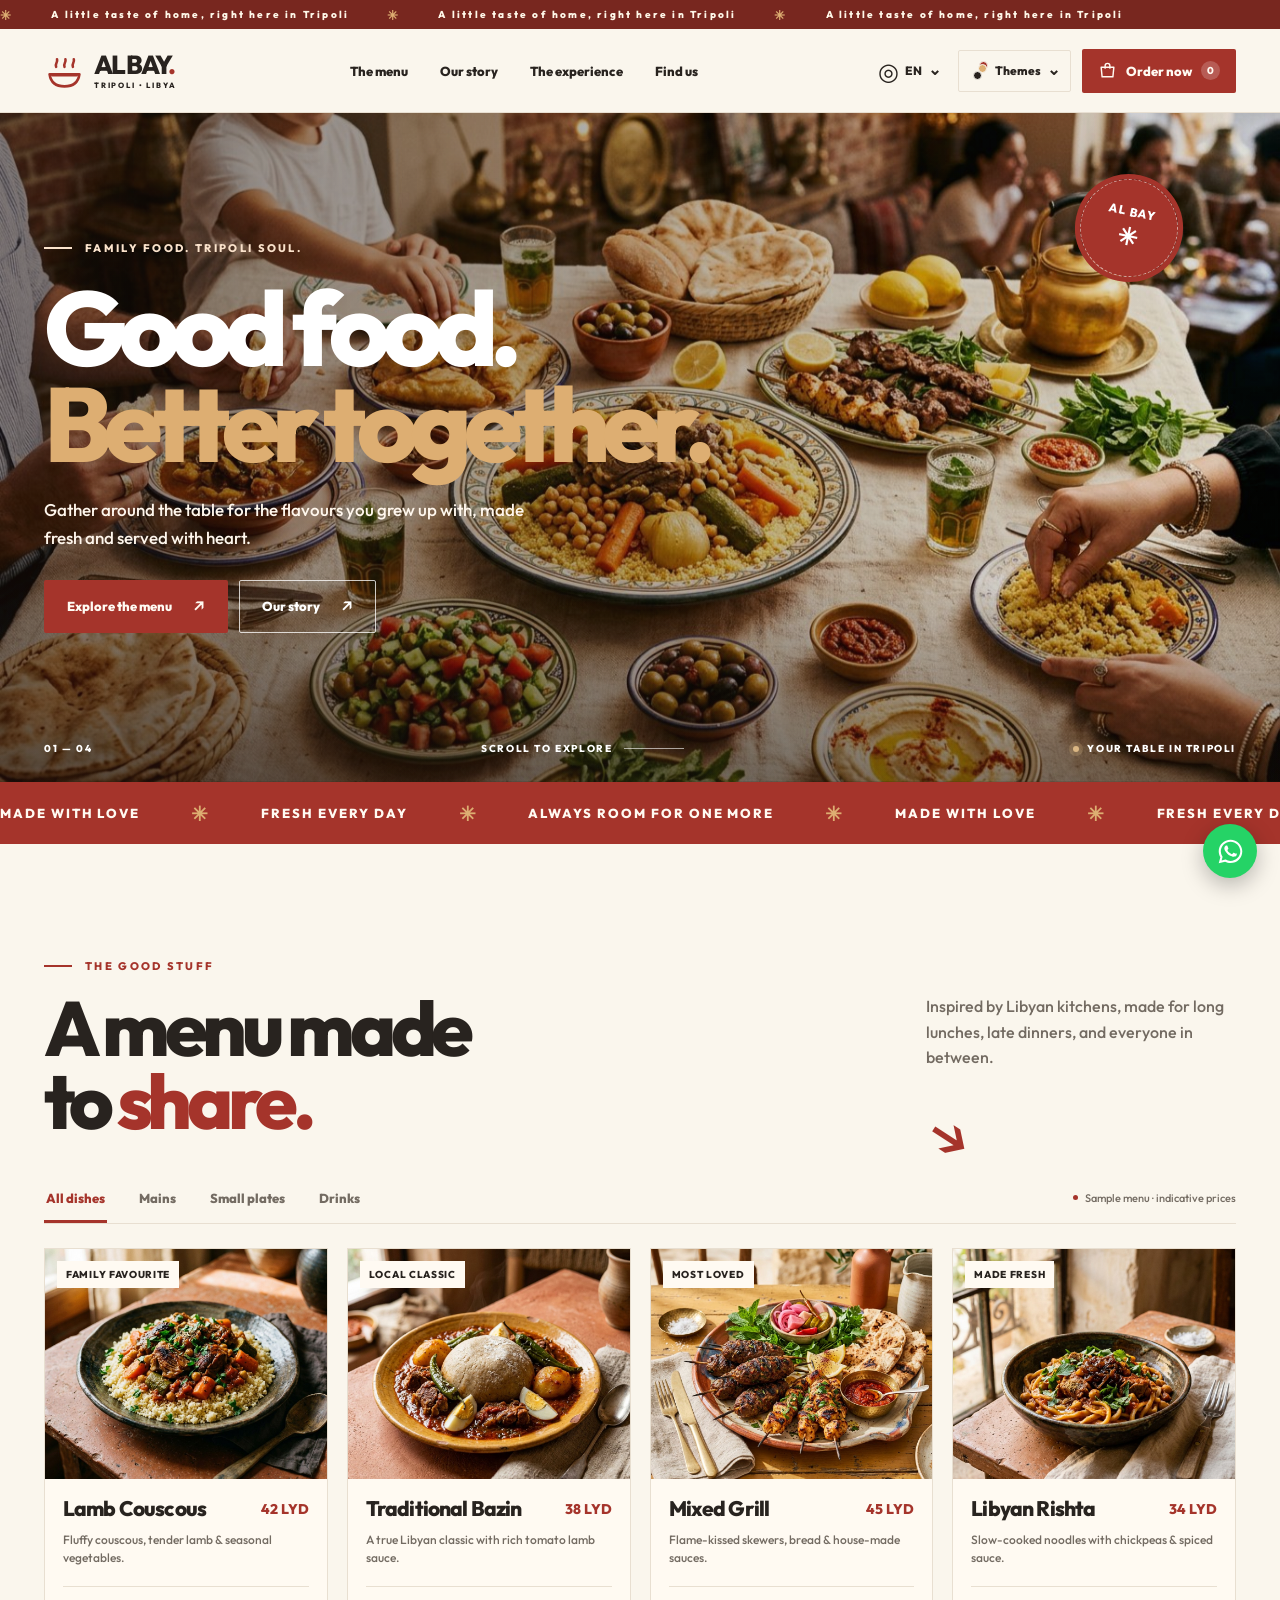
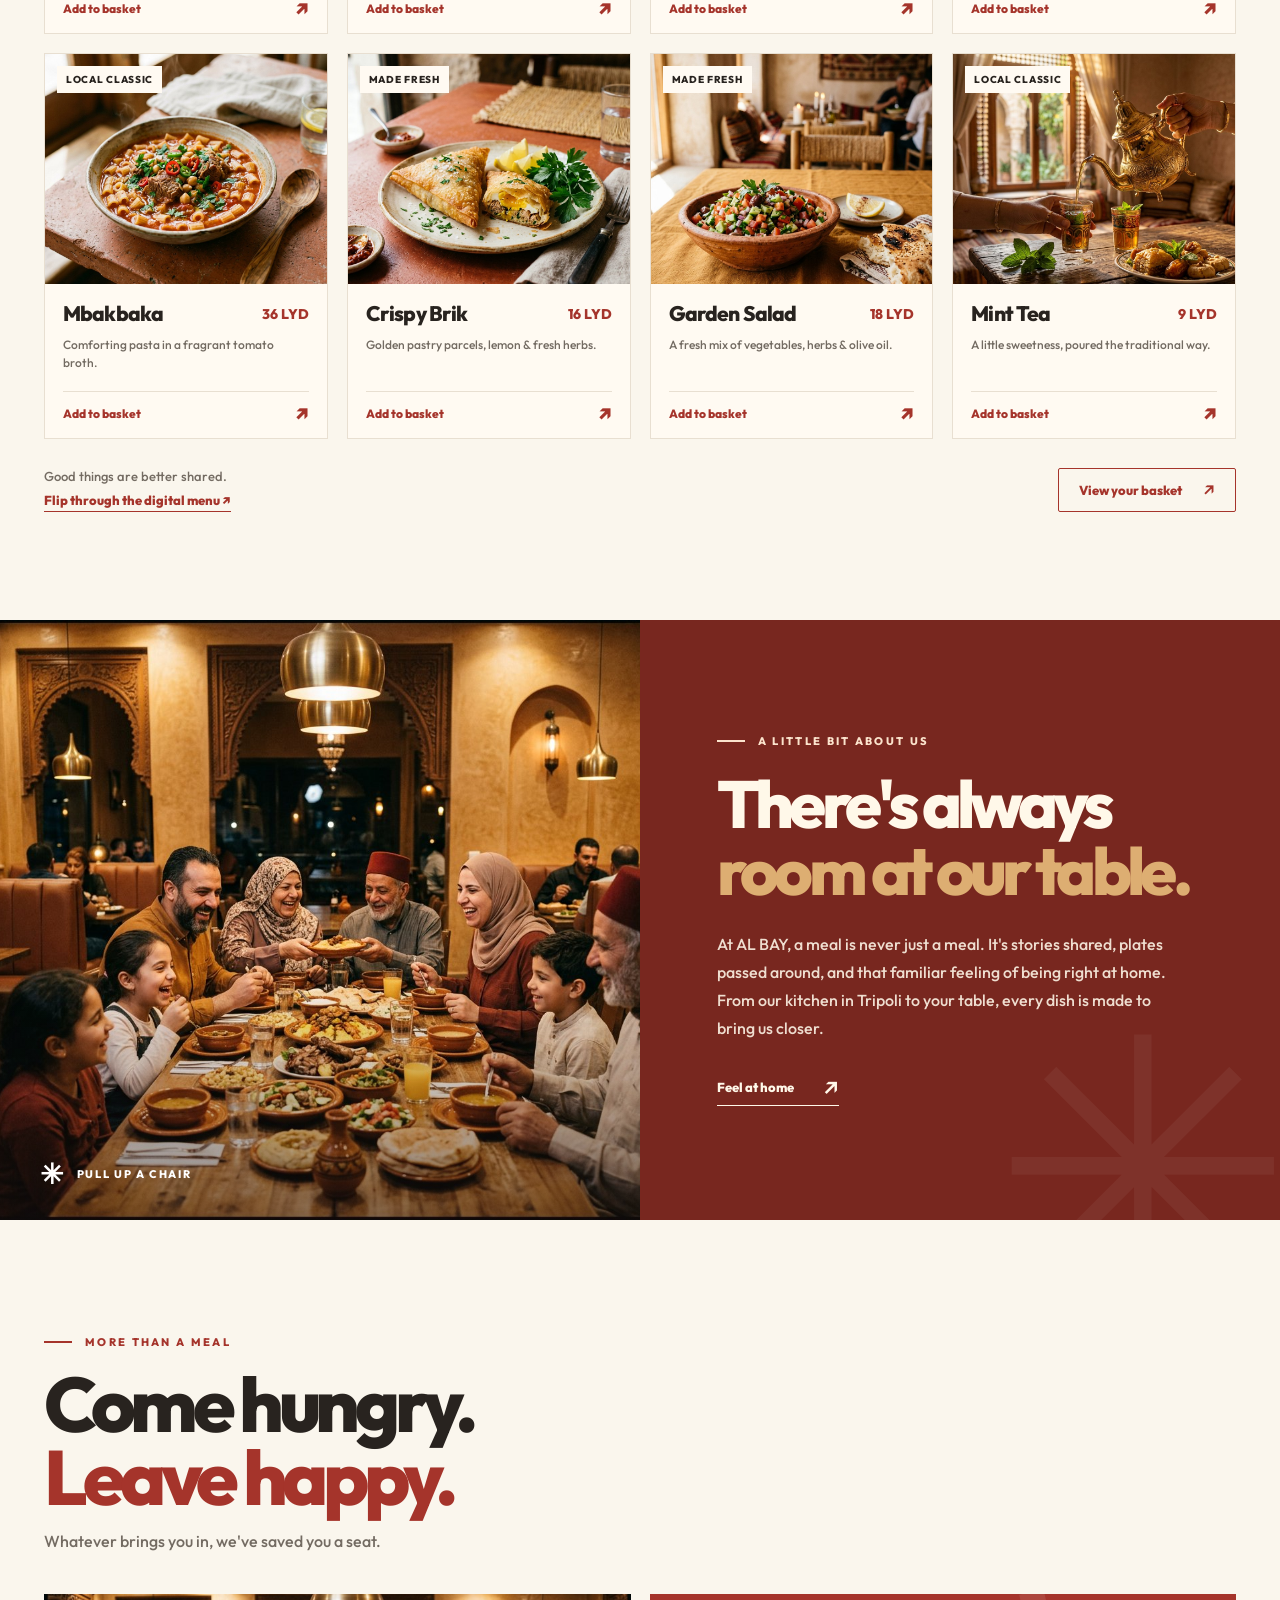
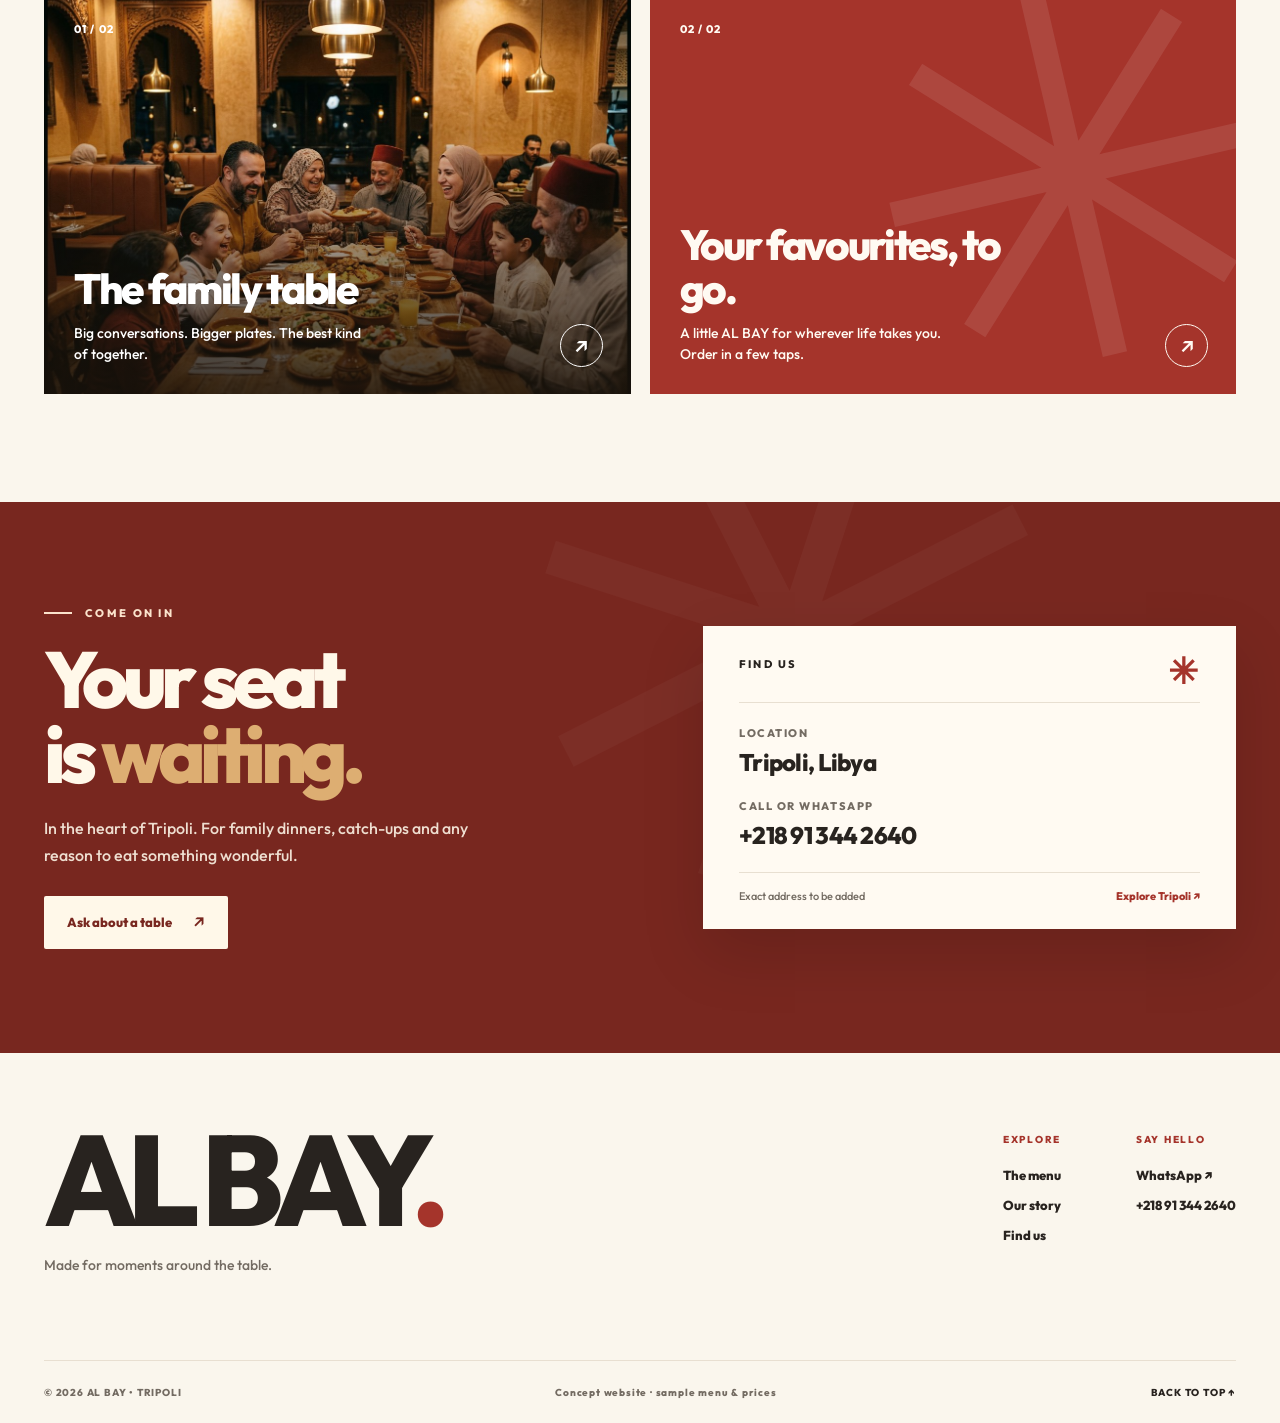
==== index.html @ a26d0b22 "Add files via upload" ====
<!doctype html>
<html lang="en" dir="ltr">
<head>
  <meta charset="utf-8" />
  <meta name="viewport" content="width=device-width, initial-scale=1" />
  <meta name="theme-color" content="#a5342b" />
  <meta name="description" content="AL BAY — family dining in Tripoli, Libya. Explore our Libyan-inspired menu and order through WhatsApp." />
  <title>AL BAY — Good food, together | Tripoli</title>
  <link rel="icon" href="assets/favicon.svg" type="image/svg+xml" />
  <link rel="preload" href="assets/hero-feast.jpg" as="image" />
  <link rel="stylesheet" href="styles.css" />
  <script src="app.js" defer></script>
</head>
<body data-theme="rouge">
  <div class="announcement"><span class="announcement-inner"><span class="little-star">✳</span><span data-i18n="announce">A little taste of home, right here in Tripoli</span><span class="little-star">✳</span><span data-i18n="announce">A little taste of home, right here in Tripoli</span><span class="little-star">✳</span><span data-i18n="announce">A little taste of home, right here in Tripoli</span></span></div>
  <header class="site-header" id="top">
    <div class="header-inner">
      <a class="brand" href="#top" aria-label="AL BAY home">
        <span class="brand-icon" aria-hidden="true"><svg viewBox="0 0 44 44" fill="none"><path d="M6 26c1.2 8.6 6.7 13 16 13s14.8-4.4 16-13H6Z" stroke="currentColor" stroke-width="2.8" stroke-linejoin="round"/><path d="M9 27h26M13 18c-1.5-3.5 2-4.3 1-8M22 18c-1.5-3.5 2-4.3 1-8M31 18c-1.5-3.5 2-4.3 1-8" stroke="currentColor" stroke-width="2.8" stroke-linecap="round"/></svg></span>
        <span class="brand-type"><strong>AL BAY<span class="brand-dot">.</span></strong><small data-i18n="brandSub">TRIPOLI • LIBYA</small></span>
      </a>
      <nav class="desktop-nav" aria-label="Main navigation">
        <a href="#menu" data-i18n="navMenu">The menu</a><a href="#story" data-i18n="navStory">Our story</a><a href="#moments" data-i18n="navExperience">The experience</a><a href="#visit" data-i18n="navVisit">Find us</a>
      </nav>
      <div class="header-actions">
        <div class="lang-wrap"><button class="text-select" id="langToggle" type="button" aria-label="Choose language" aria-expanded="false"><span class="mini-globe" aria-hidden="true">◎</span><span id="langLabel">EN</span><span class="chevron">⌄</span></button><div class="mini-popover lang-popover" id="langPopover" hidden><button type="button" data-lang="en">English <span>EN</span></button><button type="button" data-lang="ar">العربية <span>AR</span></button></div></div>
        <div class="theme-wrap"><button class="theme-toggle" id="themeToggle" type="button" aria-label="Choose color theme" aria-expanded="false" title="Choose theme"><span class="palette-icon" aria-hidden="true"><i></i><i></i><i></i></span><span class="theme-label" data-i18n="themes">Themes</span><span class="chevron">⌄</span></button><div class="mini-popover theme-popover" id="themePopover" hidden><div class="popover-heading" data-i18n="chooseTheme">Choose your atmosphere</div><div id="themeOptions"></div></div></div>
        <button class="button button-accent header-order" id="headerCart" type="button"><svg class="bag-icon" viewBox="0 0 24 24" fill="none" aria-hidden="true"><path d="M4 8h16l-1.2 12H5.2L4 8Z" stroke="currentColor" stroke-width="1.8" stroke-linejoin="round"/><path d="M9 9V6a3 3 0 0 1 6 0v3" stroke="currentColor" stroke-width="1.8" stroke-linecap="round"/></svg><span data-i18n="orderNow">Order now</span><span class="cart-count" id="cartCount">0</span></button>
        <button class="mobile-menu-toggle" id="mobileToggle" aria-label="Open menu" aria-expanded="false" type="button"><span></span><span></span></button>
      </div>
    </div>
    <div class="mobile-nav" id="mobileNav" hidden><a href="#menu" data-i18n="navMenu">The menu</a><a href="#story" data-i18n="navStory">Our story</a><a href="#moments" data-i18n="navExperience">The experience</a><a href="#visit" data-i18n="navVisit">Find us</a><button type="button" id="mobileCart" data-i18n="orderNow">Order now</button></div>
  </header>

  <main>
    <section class="hero" aria-labelledby="hero-title"><div class="hero-photo"></div><div class="hero-shade"></div><div class="hero-content container"><div class="eyebrow light reveal"><span class="eyebrow-line"></span><span data-i18n="heroEyebrow">FAMILY FOOD. TRIPOLI SOUL.</span></div><h1 id="hero-title" class="hero-title reveal" data-i18n-html="heroTitle">Good food.<br><em>Better together.</em></h1><p class="hero-description reveal" data-i18n="heroText">Gather around the table for the flavours you grew up with, made fresh and served with heart.</p><div class="hero-actions reveal"><a class="button button-accent button-large" href="#menu"><span data-i18n="exploreMenu">Explore the menu</span><span class="button-arrow" aria-hidden="true">↗</span></a><a class="button button-outline button-large" href="#story"><span data-i18n="discoverStory">Our story</span><span class="button-arrow" aria-hidden="true">↗</span></a></div></div><div class="hero-bottom"><span class="hero-index">01 — 04</span><div class="hero-scroll"><span data-i18n="scroll">SCROLL TO EXPLORE</span><span class="scroll-line"></span></div><div class="hero-location"><span class="status-dot"></span><span data-i18n="heroLocation">YOUR TABLE IN TRIPOLI</span></div></div><div class="hero-stamp" aria-hidden="true"><span>AL BAY</span><strong>✳</strong></div></section>

    <div class="feature-strip"><div class="feature-track"><span data-i18n="stripOne">MADE WITH LOVE</span><b>✳</b><span data-i18n="stripTwo">FRESH EVERY DAY</span><b>✳</b><span data-i18n="stripThree">ALWAYS ROOM FOR ONE MORE</span><b>✳</b><span data-i18n="stripOne">MADE WITH LOVE</span><b>✳</b><span data-i18n="stripTwo">FRESH EVERY DAY</span><b>✳</b><span data-i18n="stripThree">ALWAYS ROOM FOR ONE MORE</span><b>✳</b></div></div>

    <section class="menu-section section-pad" id="menu"><div class="container"><div class="section-top reveal"><div><div class="eyebrow"><span class="eyebrow-line"></span><span data-i18n="menuEyebrow">THE GOOD STUFF</span></div><h2 class="section-heading" data-i18n-html="menuTitle">A menu made<br>to <em>share.</em></h2></div><div class="section-aside"><p data-i18n="menuIntro">Inspired by Libyan kitchens, made for long lunches, late dinners, and everyone in between.</p><div class="hand-drawn-arrow" aria-hidden="true">↘</div></div></div><div class="menu-toolbar"><div class="filter-tabs" id="filterTabs" role="tablist" aria-label="Menu categories"></div><span class="demo-note"><span class="note-dot"></span><span data-i18n="samplePrices">Sample menu · indicative prices</span></span></div><div class="menu-grid" id="menuGrid"></div><div class="menu-bottom"><div class="menu-bottom-copy"><span data-i18n="menuFootnote">Good things are better shared.</span><a href="menu.html" class="menu-book-link" data-i18n="flipMenu">Flip through the digital menu ↗</a></div><button class="button button-outline-dark" id="menuCartButton" type="button"><span data-i18n="viewBasket">View your basket</span><span class="button-arrow">↗</span></button></div></div></section>

    <section class="story-section" id="story"><div class="story-photo"><img src="assets/family-table.jpg" alt="A family sharing a meal together" loading="lazy" /><div class="photo-corner-label"><span>✳</span><span data-i18n="storyPhotoLabel">PULL UP A CHAIR</span></div></div><div class="story-copy"><div class="story-copy-inner reveal"><div class="eyebrow light"><span class="eyebrow-line"></span><span data-i18n="storyEyebrow">A LITTLE BIT ABOUT US</span></div><h2 data-i18n-html="storyTitle">There's always<br><em>room at our table.</em></h2><p data-i18n="storyText">At AL BAY, a meal is never just a meal. It's stories shared, plates passed around, and that familiar feeling of being right at home. From our kitchen in Tripoli to your table, every dish is made to bring us closer.</p><a href="#moments" class="round-link"><span data-i18n="feelWelcome">Feel at home</span><span aria-hidden="true">↗</span></a></div><span class="story-deco" aria-hidden="true">✳</span></div></section>

    <section class="moments-section section-pad" id="moments"><div class="container"><div class="moments-header reveal"><div class="eyebrow"><span class="eyebrow-line"></span><span data-i18n="momentsEyebrow">MORE THAN A MEAL</span></div><h2 class="section-heading" data-i18n-html="momentsTitle">Come hungry.<br><em>Leave happy.</em></h2><p data-i18n="momentsIntro">Whatever brings you in, we've saved you a seat.</p></div><div class="moments-grid"><article class="moment-card moment-image reveal"><div class="moment-image-bg"></div><div class="moment-content"><span class="moment-no">01 / 02</span><div><h3 data-i18n="momentOneTitle">The family table</h3><p data-i18n="momentOneText">Big conversations. Bigger plates. The best kind of together.</p></div><a class="circle-arrow" href="#visit" aria-label="Find us">↗</a></div></article><article class="moment-card moment-color reveal"><div class="moment-watermark" aria-hidden="true">✳</div><div class="moment-content"><span class="moment-no">02 / 02</span><div><h3 data-i18n="momentTwoTitle">Your favourites, to go.</h3><p data-i18n="momentTwoText">A little AL BAY for wherever life takes you. Order in a few taps.</p></div><button class="circle-arrow" id="momentCart" type="button" aria-label="Open basket">↗</button></div></article></div></div></section>

    <section class="visit-section" id="visit"><div class="container visit-layout"><div class="visit-left reveal"><div class="eyebrow light"><span class="eyebrow-line"></span><span data-i18n="visitEyebrow">COME ON IN</span></div><h2 data-i18n-html="visitTitle">Your seat<br>is <em>waiting.</em></h2><p data-i18n="visitText">In the heart of Tripoli. For family dinners, catch-ups and any reason to eat something wonderful.</p><a class="button button-cream button-large" href="https://wa.me/218913442640?text=Hello%20AL%20BAY%2C%20I%20would%20like%20to%20ask%20about%20a%20table." target="_blank" rel="noopener noreferrer" id="reserveLink"><span data-i18n="askTable">Ask about a table</span><span class="button-arrow">↗</span></a></div><div class="visit-right reveal"><div class="visit-card"><div class="visit-card-top"><span data-i18n="findUs">FIND US</span><span class="visit-asterisk">✳</span></div><div class="visit-detail"><span data-i18n="locationLabel">LOCATION</span><strong data-i18n="locationValue">Tripoli, Libya</strong></div><div class="visit-detail"><span data-i18n="phoneLabel">CALL OR WHATSAPP</span><a href="https://wa.me/218913442640" target="_blank" rel="noopener noreferrer" dir="ltr">+218 91 344 2640</a></div><div class="visit-card-bottom"><span data-i18n="exactAddress">Exact address to be added</span><a href="https://www.google.com/maps/search/?api=1&query=Tripoli%2C%20Libya" target="_blank" rel="noopener noreferrer"><span data-i18n="openMaps">Explore Tripoli</span> ↗</a></div></div></div></div></section>
  </main>
  <footer class="site-footer"><div class="container"><div class="footer-top"><div class="footer-logo"><span>AL BAY<span class="brand-dot">.</span></span><p data-i18n="footerTagline">Made for moments around the table.</p></div><div class="footer-links"><div><span data-i18n="footerExplore">EXPLORE</span><a href="#menu" data-i18n="navMenu">The menu</a><a href="#story" data-i18n="navStory">Our story</a><a href="#visit" data-i18n="navVisit">Find us</a></div><div><span data-i18n="footerSayHello">SAY HELLO</span><a href="https://wa.me/218913442640" target="_blank" rel="noopener noreferrer">WhatsApp ↗</a><a href="tel:+218913442640" dir="ltr">+218 91 344 2640</a></div></div></div><div class="footer-bottom"><span>© <span id="year"></span> AL BAY • TRIPOLI</span><span data-i18n="footerDisclaimer">Concept website · sample menu & prices</span><a href="#top" data-i18n="backTop">BACK TO TOP ↑</a></div></div></footer>

  <a class="floating-whatsapp" id="floatingCart" href="https://wa.me/218913442640" target="_blank" rel="noopener noreferrer" aria-label="Open WhatsApp to chat or send your order"><svg viewBox="0 0 32 32" fill="currentColor" aria-hidden="true"><path d="M16 3C8.8 3 3 8.7 3 15.8c0 2.3.6 4.5 1.8 6.5L3 29l7-1.8c1.8 1 3.9 1.5 6 1.5 7.2 0 13-5.7 13-12.8S23.2 3 16 3Zm0 23.4c-1.9 0-3.7-.5-5.3-1.5l-.4-.2-4.1 1.1 1.1-4-.3-.4a10.3 10.3 0 0 1-1.7-5.6c0-5.8 4.8-10.6 10.7-10.6 5.9 0 10.8 4.8 10.8 10.6 0 5.9-4.9 10.6-10.8 10.6Zm5.9-7.9c-.3-.1-1.9-.9-2.2-1-.3-.1-.5-.2-.7.1s-.8 1-1 1.2c-.2.2-.4.2-.7.1-.3-.2-1.4-.5-2.7-1.7-1-.9-1.7-2.1-1.9-2.4-.2-.3 0-.5.1-.7.2-.2.3-.4.5-.6.2-.2.2-.4.3-.6.1-.2 0-.4 0-.6-.1-.2-.7-1.7-1-2.3-.2-.6-.5-.5-.7-.5h-.6c-.2 0-.6.1-.9.4-.3.3-1.2 1.1-1.2 2.7s1.2 3.2 1.4 3.4c.2.2 2.4 3.8 5.8 5.1.8.3 1.5.5 2 .6.8.1 1.6.1 2.2-.1.7-.2 1.9-.8 2.1-1.6.3-.8.3-1.5.2-1.6-.1-.2-.3-.3-.6-.4Z"/></svg><span class="floating-count" id="floatingCount" hidden>0</span></a>

  <div class="cart-backdrop" id="cartBackdrop" hidden></div><aside class="cart-drawer" id="cartDrawer" role="dialog" aria-modal="true" aria-labelledby="cartHeading" aria-hidden="true"><div class="cart-head"><div><div class="eyebrow"><span class="eyebrow-line"></span><span data-i18n="cartEyebrow">MADE FOR SHARING</span></div><h2 id="cartHeading" data-i18n="yourBasket">Your basket.</h2></div><button class="icon-close" id="closeCart" type="button" aria-label="Close basket">×</button></div><div class="cart-body"><div class="cart-empty" id="cartEmpty"><span class="empty-illustration" aria-hidden="true">✳</span><h3 data-i18n="emptyTitle">Nothing on the table yet.</h3><p data-i18n="emptyText">The good stuff is just a few clicks away.</p><button class="button button-accent" id="emptyBrowse" type="button" data-i18n="browseMenu">Browse the menu</button></div><div id="cartFilled" hidden><div class="cart-items" id="cartItems"></div><div class="cart-form"><label for="customerName" data-i18n="yourName">Your name (optional)</label><input id="customerName" type="text" maxlength="70" autocomplete="name" data-i18n-placeholder="namePlaceholder" placeholder="How should we call you?" /><label data-i18n="orderType">How would you like it?</label><div class="order-methods"><label><input type="radio" name="orderType" value="pickup" checked /><span data-i18n="pickup">Pickup</span></label><label><input type="radio" name="orderType" value="delivery" /><span data-i18n="delivery">Delivery inquiry</span></label></div><label for="orderNotes" data-i18n="specialNotes">Anything we should know? (optional)</label><textarea id="orderNotes" rows="2" maxlength="300" data-i18n-placeholder="notesPlaceholder" placeholder="Allergies, requests or delivery address..."></textarea></div></div></div><div class="cart-footer" id="cartFooter" hidden><div class="cart-total"><span data-i18n="subtotal">Estimated subtotal</span><strong id="cartTotal">0 LYD</strong></div><p data-i18n="cartDisclaimer">Sample prices. The restaurant will confirm availability and final total on WhatsApp.</p><a class="button button-accent whatsapp-checkout" id="checkoutLink" href="#" target="_blank" rel="noopener noreferrer"><span data-i18n="sendWhatsApp">Send order on WhatsApp</span><span aria-hidden="true">↗</span></a></div></aside>
  <div class="external-backdrop" id="externalBackdrop" hidden></div><div class="external-panel" id="externalPanel" role="dialog" aria-modal="true" aria-labelledby="externalHeading" hidden><button class="icon-close external-close" id="externalClose" type="button" aria-label="Close">×</button><span class="external-symbol" aria-hidden="true">↗</span><h2 id="externalHeading" data-i18n="waFallbackTitle">Open WhatsApp</h2><p data-i18n="waFallbackText">This embedded preview may block external apps. Copy this link and paste it into your browser to open your order in WhatsApp.</p><label for="externalUrl" data-i18n="waLinkLabel">YOUR WHATSAPP LINK</label><textarea id="externalUrl" readonly rows="3" dir="ltr" aria-label="WhatsApp URL"></textarea><div class="external-actions"><button type="button" class="button button-accent" id="copyExternal" data-i18n="copyLink">Copy link</button><a class="button button-outline-dark" id="openExternal" target="_blank" rel="noopener noreferrer" href="https://wa.me/218913442640"><span data-i18n="tryOpen">Try opening WhatsApp</span> ↗</a></div></div>
  <div class="toast" id="toast" role="status" aria-live="polite"></div>
</body>
</html>
---- styles.css ----
@font-face{font-family:Outfit;src:url('assets/fonts/outfit-500.ttf') format('truetype');font-weight:500;font-display:swap}@font-face{font-family:Outfit;src:url('assets/fonts/outfit-800.ttf') format('truetype');font-weight:800;font-display:swap}@font-face{font-family:Tajawal;src:url('assets/fonts/tajawal-400.ttf') format('truetype');font-weight:400;font-display:swap}@font-face{font-family:Tajawal;src:url('assets/fonts/tajawal-700.ttf') format('truetype');font-weight:700;font-display:swap}@font-face{font-family:Tajawal;src:url('assets/fonts/tajawal-800.ttf') format('truetype');font-weight:800;font-display:swap}
:root{--font:Outfit,Arial,sans-serif;--paper:#faf6ed;--surface:#fffaf2;--ink:#28231f;--muted:#736b62;--accent:#a5342b;--accent-hover:#85271f;--accent-contrast:#fffaf2;--deep:#78271f;--deep-contrast:#fff8e9;--line:#e8dfd1;--alt:#f3eade;--gold:#ddae72;--hero-tint:rgba(28,15,10,.51);--shadow:0 20px 60px rgba(38,24,12,.13)}
body[data-theme="obsidian"]{--paper:#151b1a;--surface:#202927;--ink:#f5f0e4;--muted:#b8b6a9;--accent:#b99762;--accent-hover:#d1ae79;--accent-contrast:#19201e;--deep:#101715;--deep-contrast:#f5f0e4;--line:#ffffff20;--alt:#1d2624;--gold:#cba977;--hero-tint:rgba(5,13,11,.57);--shadow:0 20px 60px rgba(0,0,0,.25)}
body[data-theme="emerald"]{--paper:#f3f4e9;--surface:#fafbf3;--ink:#1d3029;--muted:#66766d;--accent:#1f6755;--accent-hover:#164f40;--accent-contrast:#fffef5;--deep:#16483c;--deep-contrast:#fffbed;--line:#d9e2d7;--alt:#e9eee1;--gold:#c7a36b;--hero-tint:rgba(8,37,27,.59)}
body[data-theme="plum"]{--paper:#f9f1f1;--surface:#fffafa;--ink:#372337;--muted:#806d7a;--accent:#76385d;--accent-hover:#5e294a;--accent-contrast:#fff9f5;--deep:#542945;--deep-contrast:#fff7ee;--line:#eadce5;--alt:#f1e7eb;--gold:#d6ac80;--hero-tint:rgba(41,14,34,.57)}
body[data-theme="sapphire"]{--paper:#eff2f3;--surface:#fbfcfb;--ink:#1b303b;--muted:#647681;--accent:#245b78;--accent-hover:#1a4861;--accent-contrast:#fff;--deep:#163f55;--deep-contrast:#f7f6ec;--line:#dbe4e8;--alt:#e3ebed;--gold:#d2ad74;--hero-tint:rgba(10,27,38,.59)}
body[data-theme="champagne"]{--paper:#f7f2e8;--surface:#fffbf4;--ink:#3c3225;--muted:#7c7061;--accent:#8c6b40;--accent-hover:#6f522d;--accent-contrast:#fffaf0;--deep:#5a422d;--deep-contrast:#fff7e6;--line:#e5d9c7;--alt:#eee6d7;--gold:#b48b51;--hero-tint:rgba(35,25,13,.55)}
*{box-sizing:border-box}html{scroll-behavior:smooth;scroll-padding-top:94px}body{margin:0;background:var(--paper);color:var(--ink);font-family:var(--font);transition:background-color .4s,color .4s}body[dir="rtl"],html[dir="rtl"] body{--font:Tajawal,Arial,sans-serif}body.no-scroll{overflow:hidden}button,input,textarea{font:inherit}button{cursor:pointer}a{color:inherit;text-decoration:none}button:focus-visible,a:focus-visible,input:focus-visible,textarea:focus-visible{outline:3px solid var(--gold);outline-offset:3px}img{display:block;max-width:100%}[hidden]{display:none!important}.container{width:min(100% - 88px,1340px);margin-inline:auto}.section-pad{padding-block:115px 108px}.announcement{height:29px;overflow:hidden;background:var(--deep);color:var(--deep-contrast);display:flex;align-items:center;font-size:10px;font-weight:800;letter-spacing:.22em;white-space:nowrap}.announcement-inner{display:flex;align-items:center;gap:38px;min-width:max-content;animation:marquee 38s linear infinite}.announcement .little-star{color:var(--gold);font-size:13px}@keyframes marquee{to{transform:translateX(-33.33%)}}
.site-header{position:sticky;top:0;z-index:60;background:var(--paper);box-shadow:0 1px 0 var(--line);transition:background .35s}.header-inner{height:83px;max-width:1530px;padding:0 44px;margin:auto;display:flex;align-items:center;justify-content:space-between;gap:28px}.brand{display:flex;align-items:center;gap:9px;flex-shrink:0;line-height:1}.brand-icon{width:41px;height:41px;color:var(--accent)}.brand-icon svg{width:100%;height:100%}.brand-type{display:flex;flex-direction:column;gap:4px}.brand-type strong{font-family:Outfit,sans-serif;font-size:26px;font-weight:800;letter-spacing:-.09em;white-space:nowrap}.brand-dot{color:var(--accent)}.brand-type small{font-family:Outfit,sans-serif;font-size:7.6px;font-weight:800;letter-spacing:.24em;white-space:nowrap}.desktop-nav{display:flex;gap:clamp(20px,2.5vw,42px);align-items:center;margin:auto}.desktop-nav a{font-size:13px;font-weight:800;white-space:nowrap;position:relative;transition:color .2s}.desktop-nav a:after{content:"";height:2px;background:var(--accent);position:absolute;bottom:-7px;inset-inline-start:0;width:0;transition:width .25s}.desktop-nav a:hover{color:var(--accent)}.desktop-nav a:hover:after{width:100%}.header-actions{display:flex;align-items:center;gap:11px}.lang-wrap,.theme-wrap{position:relative}.text-select,.theme-toggle{height:42px;display:flex;align-items:center;gap:6px;border:0;background:transparent;color:var(--ink);font-size:12px;font-weight:800;white-space:nowrap}.theme-toggle{border:1px solid var(--line);border-radius:2px;padding:0 10px}.mini-globe{font-size:24px;line-height:1;font-weight:500}.chevron{font-size:16px;line-height:0;transform:translateY(-2px)}.palette-icon{width:20px;height:19px;position:relative;display:block}.palette-icon i{width:9px;height:9px;border-radius:50%;position:absolute;border:1px solid var(--paper);background:var(--accent)}.palette-icon i:nth-child(2){left:9px;top:3px;background:var(--gold)}.palette-icon i:nth-child(3){left:4px;top:10px;background:var(--ink)}.mini-popover{position:absolute;top:calc(100% + 13px);inset-inline-end:0;min-width:178px;background:var(--surface);border:1px solid var(--line);box-shadow:var(--shadow);z-index:90;padding:7px}.mini-popover:before{content:"";position:absolute;inset: -14px 0 auto;height:14px}.lang-popover button{width:100%;border:0;background:transparent;color:var(--ink);padding:11px 12px;display:flex;justify-content:space-between;gap:20px;font-size:13px;font-weight:700;text-align:start}.lang-popover button span{color:var(--muted);font:800 10px Outfit}.lang-popover button:hover,.theme-option:hover{background:var(--alt)}.theme-popover{width:242px;padding:10px}.popover-heading{font-size:10px;letter-spacing:.13em;text-transform:uppercase;color:var(--muted);font-weight:800;padding:8px 8px 11px}.theme-option{border:0;background:none;color:var(--ink);width:100%;display:flex;align-items:center;gap:11px;padding:9px 8px;text-align:start;font-size:13px;font-weight:700}.theme-option.active{color:var(--accent)}.theme-swatch{flex:0 0 23px;width:23px;height:23px;border-radius:50%;border:2px solid var(--surface);box-shadow:0 0 0 1px var(--line)}.theme-check{margin-inline-start:auto}.button{display:inline-flex;justify-content:center;align-items:center;gap:21px;min-height:44px;padding:0 20px;border:1px solid transparent;border-radius:2px;font-weight:800;font-size:13px;transition:transform .23s,background .23s,color .23s,border-color .23s;white-space:nowrap}.button:hover{transform:translateY(-3px)}.button-accent{background:var(--accent);color:var(--accent-contrast)}.button-accent:hover{background:var(--accent-hover)}.header-order{height:44px;padding:0 15px;gap:9px}.bag-icon{height:19px;width:19px}.cart-count{border-radius:50%;background:rgba(255,255,255,.2);height:19px;min-width:19px;display:inline-grid;place-items:center;font:800 10px Outfit;color:inherit}.mobile-menu-toggle{display:none}.mobile-nav{display:none}
.hero{height:min(670px,calc(100svh - 112px));min-height:560px;position:relative;overflow:hidden;background:#452b18;color:#fff}.hero-photo{position:absolute;inset:0;background-image:url('assets/hero-feast.jpg');background-size:cover;background-position:center 53%;transform:scale(1.04);animation:heroZoom 13s ease-out both}@keyframes heroZoom{to{transform:scale(1)}}.hero-shade{position:absolute;inset:0;background:linear-gradient(90deg,var(--hero-tint) 0%,rgba(26,16,10,.36) 42%,rgba(26,16,10,.08) 100%),linear-gradient(0deg,rgba(25,15,10,.44),transparent 30%)}.hero-content{position:relative;z-index:2;height:100%;display:flex;flex-direction:column;justify-content:center;align-items:flex-start;padding-block:50px 70px}.eyebrow{display:flex;align-items:center;gap:13px;color:var(--accent);font-size:11px;font-weight:800;letter-spacing:.21em;text-transform:uppercase}.eyebrow.light{color:#fbe3cc}.eyebrow-line{width:28px;height:2px;background:currentColor;flex:none}.hero-title{font-size:clamp(70px,8.2vw,128px);line-height:.91;letter-spacing:-.075em;font-weight:800;margin:25px 0 25px;max-width:920px}.hero-title em,.section-heading em,.story-copy h2 em,.visit-left h2 em{font-style:normal;color:var(--gold)}.hero-description{font-size:17px;line-height:1.6;font-weight:500;max-width:480px;margin:0 0 29px;color:#fff7ed}.hero-actions{display:flex;gap:11px}.button-large{min-height:53px;padding-inline:22px;font-size:13px}.button-arrow{font-size:18px;line-height:1;font-weight:500}.button-outline{border-color:rgba(255,255,255,.77);color:#fff;background:transparent}.button-outline:hover{background:#fff;color:#2d211b}.hero-bottom{position:absolute;z-index:3;bottom:27px;left:44px;right:44px;display:flex;align-items:center;justify-content:space-between;color:#fff;text-transform:uppercase;font-size:10px;font-weight:800;letter-spacing:.16em}.hero-scroll{display:flex;align-items:center;gap:12px}.scroll-line{display:block;height:1px;width:60px;background:#fff9}.hero-location{display:flex;align-items:center;gap:8px}.status-dot{height:6px;width:6px;border-radius:50%;background:#dbb784;box-shadow:0 0 0 4px #dbb7843a}.hero-stamp{position:absolute;z-index:3;right:8%;top:10%;height:98px;width:98px;background:var(--accent);color:#fff;border:1px dashed #ffffff88;outline:5px solid var(--accent);border-radius:50%;display:grid;place-items:center;transform:rotate(12deg)}.hero-stamp span{position:absolute;top:25%;left:0;width:100%;font:800 12px Outfit;letter-spacing:.08em;text-align:center;white-space:nowrap}.hero-stamp strong{position:absolute;top:43%;left:0;width:100%;font-size:24px;text-align:center}.feature-strip{height:62px;background:var(--accent);color:var(--accent-contrast);display:flex;align-items:center;overflow:hidden}.feature-track{display:flex;align-items:center;gap:51px;min-width:max-content;white-space:nowrap;font-size:13px;font-weight:800;letter-spacing:.15em;animation:marquee 35s linear infinite}.feature-track b{color:var(--gold);font-size:20px}
.section-top{display:flex;justify-content:space-between;align-items:flex-end;gap:35px}.section-heading{font-size:clamp(56px,6vw,90px);font-weight:800;letter-spacing:-.07em;line-height:.95;margin:19px 0 0}.section-heading em{color:var(--accent)}.section-aside{max-width:310px;margin-bottom:3px}.section-aside p{font-size:16px;line-height:1.6;color:var(--muted);margin:0}.hand-drawn-arrow{font-family:Outfit;font-size:55px;color:var(--accent);line-height:1;margin-top:9px;transform:rotate(-12deg)}.menu-toolbar{display:flex;justify-content:space-between;align-items:center;gap:15px;margin:52px 0 24px;border-bottom:1px solid var(--line)}.filter-tabs{display:flex;gap:30px;overflow-x:auto;scrollbar-width:none}.filter-tabs::-webkit-scrollbar{display:none}.filter-tab{border:0;background:none;color:var(--muted);font-size:13px;font-weight:800;padding:0 2px 17px;white-space:nowrap;position:relative}.filter-tab.active{color:var(--accent)}.filter-tab.active:after{content:"";position:absolute;bottom:0;left:0;right:0;height:3px;background:var(--accent)}.demo-note{font-size:11px;color:var(--muted);display:flex;align-items:center;gap:7px;white-space:nowrap;padding-bottom:17px}.note-dot{height:5px;width:5px;background:var(--accent);border-radius:50%}.menu-grid{display:grid;grid-template-columns:repeat(4,minmax(0,1fr));gap:19px;min-height:390px}.dish-card{background:var(--surface);border:1px solid var(--line);transition:transform .3s,box-shadow .3s;animation:cardIn .44s ease both}.dish-card:hover{transform:translateY(-6px);box-shadow:var(--shadow)}@keyframes cardIn{from{opacity:0;transform:translateY(12px)}to{opacity:1;transform:translateY(0)}}.dish-image-wrap{position:relative;height:230px;overflow:hidden;background:var(--alt)}.dish-image{width:100%;height:100%;object-fit:cover;transition:transform .65s}.dish-card:hover .dish-image{transform:scale(1.065)}.dish-tag{position:absolute;top:12px;inset-inline-start:12px;background:var(--surface);color:var(--ink);font-size:10px;font-weight:800;letter-spacing:.07em;text-transform:uppercase;padding:7px 9px}.dish-info{padding:18px 18px 17px}.dish-title-row{display:flex;justify-content:space-between;align-items:flex-start;gap:6px}.dish-info h3{font-size:21px;line-height:1.1;letter-spacing:-.04em;margin:0;font-weight:800}.dish-price{font-size:14px;font-weight:800;color:var(--accent);white-space:nowrap;padding-top:3px}.dish-info p{font-size:12px;line-height:1.5;color:var(--muted);margin:11px 0 19px;min-height:36px}.dish-add{border:0;background:transparent;color:var(--accent);border-top:1px solid var(--line);padding:14px 0 0;width:100%;display:flex;align-items:center;justify-content:space-between;font-weight:800;font-size:12px;transition:gap .2s}.dish-add:hover span:last-child{transform:translate(3px,-3px)}.dish-add span:last-child{font-size:21px;line-height:.6;transition:transform .2s}.menu-bottom{display:flex;justify-content:space-between;align-items:center;gap:15px;margin-top:29px}.menu-bottom>span{color:var(--muted);font-size:13px}.button-outline-dark{border-color:var(--accent);color:var(--accent);background:transparent}.button-outline-dark:hover{background:var(--accent);color:var(--accent-contrast)}
.story-section{min-height:600px;display:grid;grid-template-columns:1fr 1fr;background:var(--deep);color:var(--deep-contrast)}.story-photo{position:relative;overflow:hidden;min-height:560px}.story-photo img{width:100%;height:100%;position:absolute;inset:0;object-fit:cover;transition:transform .8s}.story-photo:hover img{transform:scale(1.045)}.story-photo:after{content:"";position:absolute;inset:0;background:linear-gradient(0deg,#1c0f0f7d,transparent 40%)}.photo-corner-label{position:absolute;bottom:29px;left:40px;z-index:2;display:flex;align-items:center;gap:12px;color:#fff;font-size:11px;font-weight:800;letter-spacing:.15em}.photo-corner-label span:first-child{font-size:28px}.story-copy{position:relative;overflow:hidden;display:flex;align-items:center;padding:70px clamp(42px,6vw,95px)}.story-copy-inner{position:relative;z-index:1;max-width:550px}.story-copy h2{font-size:clamp(56px,5.2vw,82px);font-weight:800;letter-spacing:-.07em;line-height:1;margin:22px 0 27px}.story-copy p{font-size:16px;line-height:1.75;color:var(--deep-contrast);opacity:.88;max-width:470px;margin:0 0 34px}.round-link{display:inline-flex;align-items:center;gap:29px;font-size:13px;font-weight:800;border-bottom:1px solid currentColor;padding-bottom:10px}.round-link span:last-child{font-size:24px;font-weight:400;line-height:.5}.story-deco{position:absolute;bottom:-124px;right:-14px;color:#ffffff0d;font-size:360px;line-height:1;font-family:Outfit}
.moments-header{max-width:760px}.moments-header p{color:var(--muted);font-size:16px;margin:17px 0 0}.moments-grid{display:grid;grid-template-columns:1fr 1fr;gap:19px;margin-top:43px}.moment-card{height:400px;position:relative;overflow:hidden;color:#fff;background:#30211a}.moment-image-bg{position:absolute;inset:0;background-image:url('assets/family-table.jpg');background-size:cover;background-position:center 48%;transition:transform .7s}.moment-image:after{content:"";position:absolute;inset:0;background:linear-gradient(0deg,#19120bd9,transparent 75%)}.moment-image:hover .moment-image-bg{transform:scale(1.06)}.moment-color{background:var(--accent);color:var(--accent-contrast)}.moment-watermark{position:absolute;font-family:Outfit;font-size:510px;line-height:1;right:-50px;top:-78px;color:#ffffff18;transform:rotate(-13deg)}.moment-content{position:absolute;inset:0;z-index:1;padding:28px 30px;display:flex;flex-direction:column;justify-content:space-between}.moment-no{font-size:11px;font-weight:800;letter-spacing:.1em}.moment-content h3{font-size:clamp(32px,3.3vw,50px);letter-spacing:-.055em;line-height:1.04;margin:0 0 12px;max-width:370px}.moment-content p{font-size:14px;line-height:1.55;max-width:300px;margin:0}.circle-arrow{position:absolute;bottom:27px;right:28px;border:1px solid currentColor;background:transparent;color:inherit;border-radius:50%;height:43px;width:43px;display:grid;place-items:center;font-size:22px;transition:transform .2s,background .2s}.circle-arrow:hover{transform:rotate(45deg);background:#ffffff22}
.visit-section{background:var(--deep);color:var(--deep-contrast);padding-block:104px;position:relative;overflow:hidden}.visit-section:before{content:"✳";position:absolute;right:15%;top:-220px;font-size:700px;line-height:1;color:#ffffff08;transform:rotate(18deg)}.visit-layout{display:grid;grid-template-columns:1.05fr .95fr;gap:70px;align-items:center;position:relative}.visit-left h2{font-size:clamp(65px,6.2vw,95px);line-height:.94;letter-spacing:-.07em;margin:22px 0 24px}.visit-left p{font-size:16px;line-height:1.7;max-width:430px;opacity:.88;margin:0 0 26px}.button-cream{background:var(--deep-contrast);color:var(--deep)}.button-cream:hover{background:var(--gold)}.visit-card{background:var(--surface);color:var(--ink);padding:31px 36px 26px;box-shadow:0 25px 60px #0002}.visit-card-top{display:flex;align-items:flex-start;justify-content:space-between;border-bottom:1px solid var(--line);padding-bottom:16px;margin-bottom:23px;font-size:11px;letter-spacing:.2em;font-weight:800}.visit-asterisk{color:var(--accent);font-size:36px;line-height:.8}.visit-detail{display:flex;flex-direction:column;gap:7px;margin-bottom:22px}.visit-detail>span{color:var(--muted);font-size:11px;font-weight:800;letter-spacing:.14em}.visit-detail strong,.visit-detail a{font-size:24px;letter-spacing:-.03em;font-weight:800}.visit-detail a:hover{color:var(--accent)}.visit-card-bottom{display:flex;justify-content:space-between;align-items:center;gap:8px;border-top:1px solid var(--line);padding-top:16px;font-size:11px;color:var(--muted)}.visit-card-bottom a{color:var(--accent);font-weight:800;white-space:nowrap}.site-footer{background:var(--paper);padding:72px 0 0}.footer-top{display:flex;justify-content:space-between;gap:30px;padding-bottom:86px}.footer-logo>span{font:800 clamp(78px,10vw,150px)/.85 Outfit;letter-spacing:-.085em;white-space:nowrap}.footer-logo p{font-size:14px;color:var(--muted);margin:23px 0 0}.footer-links{display:flex;gap:75px;padding-top:8px}.footer-links>div{display:flex;flex-direction:column;gap:14px}.footer-links>div>span{font-size:10px;letter-spacing:.17em;font-weight:800;color:var(--accent);margin-bottom:7px}.footer-links a{font-size:13px;font-weight:700;white-space:nowrap}.footer-links a:hover{color:var(--accent)}.footer-bottom{border-top:1px solid var(--line);min-height:63px;display:flex;align-items:center;justify-content:space-between;gap:14px;color:var(--muted);font:700 10px Outfit;letter-spacing:.08em}.footer-bottom a{color:var(--ink)}
.floating-whatsapp{position:fixed;right:23px;bottom:22px;z-index:45;display:grid;place-items:center;border:0;width:54px;height:54px;border-radius:50%;color:#fff;background:#25d366;box-shadow:0 7px 22px #0004;transition:transform .2s}.floating-whatsapp:hover{transform:translateY(-5px) scale(1.04)}.floating-whatsapp svg{height:29px;width:29px}.floating-count{position:absolute;top:-5px;right:-5px;background:var(--accent);border:2px solid var(--paper);border-radius:50%;min-width:22px;height:22px;display:grid;place-items:center;font:800 10px Outfit;color:var(--accent-contrast)}.cart-backdrop{position:fixed;inset:0;background:#100c09b3;z-index:100;animation:fadeIn .2s}.cart-drawer{position:fixed;z-index:101;top:0;right:0;bottom:0;width:min(100%,495px);display:flex;flex-direction:column;background:var(--paper);color:var(--ink);box-shadow:-20px 0 60px #0003;transform:translateX(105%);visibility:hidden;transition:transform .34s cubic-bezier(.23,.9,.34,1),visibility .34s}.cart-drawer.open{visibility:visible;transform:translateX(0)}@keyframes fadeIn{from{opacity:0}to{opacity:1}}.cart-head{padding:27px 30px 22px;display:flex;justify-content:space-between;align-items:flex-start;border-bottom:1px solid var(--line)}.cart-head h2{font-size:42px;letter-spacing:-.06em;line-height:1;margin:12px 0 0}.cart-head .eyebrow{font-size:9px}.icon-close{border:0;background:var(--alt);color:var(--ink);width:37px;height:37px;font-size:28px;font-weight:400;line-height:1}.cart-body{flex:1;overflow-y:auto;padding:22px 30px}.cart-empty{text-align:center;display:flex;align-items:center;justify-content:center;flex-direction:column;min-height:370px}.empty-illustration{color:var(--accent);font-size:95px;line-height:1}.cart-empty h3{font-size:24px;letter-spacing:-.04em;margin:7px 0}.cart-empty p{color:var(--muted);font-size:14px;margin:0 0 22px}.cart-items{display:flex;flex-direction:column;gap:16px}.cart-item{display:flex;gap:13px;padding-bottom:16px;border-bottom:1px solid var(--line)}.cart-item img{width:72px;height:72px;object-fit:cover;flex-shrink:0}.cart-item-content{flex:1;min-width:0}.cart-item-title{display:flex;justify-content:space-between;gap:8px;font-weight:800;font-size:15px;line-height:1.2}.cart-item-title span:last-child{color:var(--accent);white-space:nowrap;font-size:13px}.cart-item-controls{display:flex;justify-content:space-between;align-items:center;margin-top:13px}.qty-control{display:flex;align-items:center;border:1px solid var(--line)}.qty-control button{border:0;background:none;color:var(--ink);width:28px;height:27px;font-size:17px}.qty-control span{min-width:24px;text-align:center;font:800 12px Outfit}.remove-item{border:0;background:none;color:var(--muted);text-decoration:underline;font-size:11px}.remove-item:hover{color:var(--accent)}.cart-form{padding-top:22px;display:flex;flex-direction:column;gap:8px}.cart-form>label{font-size:12px;font-weight:800;margin-top:9px}.cart-form input[type=text],.cart-form textarea{width:100%;border:1px solid var(--line);background:var(--surface);color:var(--ink);padding:11px 12px;border-radius:0;font-size:13px;resize:vertical}.cart-form input::placeholder,.cart-form textarea::placeholder{color:var(--muted)}.order-methods{display:flex;gap:10px}.order-methods label{flex:1;position:relative;cursor:pointer}.order-methods input{position:absolute;opacity:0;width:1px;height:1px}.order-methods span{display:grid;place-items:center;min-height:37px;border:1px solid var(--line);font-size:12px;font-weight:800;color:var(--muted);text-align:center}.order-methods input:checked+span{border-color:var(--accent);background:var(--accent);color:var(--accent-contrast)}.order-methods input:focus-visible+span{outline:3px solid var(--gold)}.cart-footer{padding:17px 30px 25px;border-top:1px solid var(--line);background:var(--surface)}.cart-total{display:flex;align-items:center;justify-content:space-between;font-size:14px;font-weight:800}.cart-total strong{font-size:24px;color:var(--accent)}.cart-footer p{font-size:11px;color:var(--muted);line-height:1.4;margin:9px 0 13px}.whatsapp-checkout{width:100%;min-height:52px;justify-content:space-between;font-size:13px}.whatsapp-checkout span:last-child{font-size:19px}.toast{position:fixed;z-index:110;bottom:90px;left:50%;transform:translate(-50%,15px);background:var(--ink);color:var(--paper);font-weight:800;font-size:13px;padding:12px 19px;opacity:0;pointer-events:none;transition:opacity .2s,transform .2s;white-space:nowrap}.toast.show{opacity:1;transform:translate(-50%,0)}.reveal{opacity:0;transform:translateY(27px);transition:opacity .7s ease,transform .7s ease}.reveal.visible{opacity:1;transform:translateY(0)}.hero .reveal:nth-child(2){transition-delay:.1s}.hero .reveal:nth-child(3){transition-delay:.2s}.hero .reveal:nth-child(4){transition-delay:.3s}
html[dir="rtl"] .hero-shade{background:linear-gradient(270deg,var(--hero-tint) 0%,rgba(26,16,10,.36) 42%,rgba(26,16,10,.08) 100%),linear-gradient(0deg,rgba(25,15,10,.44),transparent 30%)}html[dir="rtl"] .hero-stamp{right:auto;left:8%}html[dir="rtl"] .hero-bottom{left:44px;right:44px}html[dir="rtl"] .photo-corner-label{left:auto;right:40px}html[dir="rtl"] .circle-arrow{right:auto;left:28px}html[dir="rtl"] .story-deco{right:auto;left:-14px}html[dir="rtl"] .visit-section:before{right:auto;left:15%}html[dir="rtl"] .cart-drawer{right:auto;left:0;transform:translateX(-105%);box-shadow:20px 0 60px #0003}html[dir="rtl"] .cart-drawer.open{transform:translateX(0)}html[dir="rtl"] .floating-whatsapp{right:auto;left:23px}html[dir="rtl"] .dish-card,html[dir="rtl"] .moment-card{text-align:right}html[dir="rtl"] .hero-title,html[dir="rtl"] .section-heading,html[dir="rtl"] .story-copy h2,html[dir="rtl"] .visit-left h2{letter-spacing:-.04em}html[dir="rtl"] .brand-type strong,html[dir="rtl"] .footer-logo>span{direction:ltr}
@media(max-width:1190px){.desktop-nav{gap:18px}.header-inner{padding-inline:26px;gap:14px}.header-order{padding-inline:11px}.container{width:min(100% - 54px,1340px)}.menu-grid{grid-template-columns:repeat(2,minmax(0,1fr))}.dish-image-wrap{height:280px}.story-copy{padding-inline:45px}.visit-layout{gap:40px}}@media(max-width:900px){.desktop-nav{display:none}.mobile-menu-toggle{width:42px;height:42px;border:1px solid var(--line);background:transparent;display:flex;flex-direction:column;align-items:center;justify-content:center;gap:6px}.mobile-menu-toggle span{display:block;height:2px;width:19px;background:var(--ink)}.mobile-nav:not([hidden]){display:flex;flex-direction:column;padding:11px 27px 27px;background:var(--paper);border-top:1px solid var(--line);box-shadow:0 15px 25px #0002}.mobile-nav a,.mobile-nav button{font-size:18px;font-weight:800;padding:14px 0;border:0;border-bottom:1px solid var(--line);text-align:start;background:none;color:var(--ink)}.mobile-nav button{color:var(--accent)}.hero{min-height:570px}.hero-title{font-size:clamp(65px,10vw,100px)}.story-section{grid-template-columns:1fr}.story-photo{height:430px;min-height:0}.story-copy{min-height:470px;padding:70px 8%}.story-copy h2{font-size:75px}.footer-logo>span{font-size:95px}.footer-links{gap:30px}}@media(max-width:680px){html{scroll-padding-top:74px}.container{width:calc(100% - 36px)}.section-pad{padding-block:75px 74px}.header-inner{height:68px;padding-inline:17px}.brand-icon{width:34px;height:34px}.brand-type strong{font-size:23px}.brand-type small{font-size:6.5px}.header-actions{gap:6px}.theme-toggle{height:38px;padding-inline:8px}.theme-label{display:none}.text-select{padding-inline:3px}.mini-globe{font-size:20px}.header-order{display:none}.hero{height:620px;min-height:0}.hero-photo{background-position:55% center}.hero-shade{background:linear-gradient(90deg,rgba(24,12,8,.75),rgba(24,12,8,.28)),linear-gradient(0deg,#1c100a8c,transparent 48%)}html[dir="rtl"] .hero-shade{background:linear-gradient(270deg,rgba(24,12,8,.75),rgba(24,12,8,.28)),linear-gradient(0deg,#1c100a8c,transparent 48%)}.hero-content{padding-block:30px 50px}.hero-title{font-size:clamp(59px,13vw,86px);margin:20px 0}.hero-description{font-size:15px;max-width:360px}.hero-actions{flex-wrap:wrap}.button-large{min-height:49px;padding-inline:17px}.hero-stamp{height:76px;width:76px;right:8%;top:6%}.hero-stamp span{font-size:10px}.hero-stamp strong{font-size:18px}.hero-bottom{left:18px;right:18px;bottom:18px;font-size:9px}.hero-scroll{display:none}html[dir="rtl"] .hero-bottom{left:18px;right:18px}.feature-strip{height:52px}.feature-track{font-size:11px;gap:27px}.section-top{display:block}.section-heading{font-size:clamp(54px,12vw,77px)}.section-aside{max-width:460px;margin:20px 0 0}.section-aside p{font-size:14px}.hand-drawn-arrow{display:none}.menu-toolbar{margin-top:36px}.demo-note{display:none}.filter-tabs{gap:23px;width:100%}.menu-grid{gap:12px}.dish-image-wrap{height:175px}.dish-info{padding:13px 12px}.dish-info h3{font-size:17px}.dish-price{font-size:11px}.dish-info p{font-size:11px;min-height:50px;margin:9px 0 10px}.dish-add{font-size:11px}.dish-tag{font-size:8px;top:7px;inset-inline-start:7px;padding:5px 6px}.menu-bottom{margin-top:20px}.menu-bottom>span{font-size:11px;max-width:160px}.story-photo{height:350px}.story-copy{padding:68px 24px;min-height:410px}.story-copy h2{font-size:clamp(55px,11vw,75px)}.story-copy p{font-size:14px}.photo-corner-label{left:20px;bottom:20px}html[dir="rtl"] .photo-corner-label{right:20px}.moments-header p{font-size:14px}.moments-grid{grid-template-columns:1fr;gap:13px;margin-top:29px}.moment-card{height:335px}.moment-content{padding:22px}.moment-content h3{font-size:39px;max-width:310px}.moment-content p{font-size:12px;max-width:250px}.circle-arrow{bottom:20px;right:21px}.visit-section{padding-block:75px}.visit-layout{grid-template-columns:1fr;gap:45px}.visit-left h2{font-size:73px}.visit-left p{font-size:14px}.visit-card{padding:27px 23px}.visit-detail strong,.visit-detail a{font-size:21px}.site-footer{padding-top:60px}.footer-top{flex-direction:column;gap:40px;padding-bottom:55px}.footer-logo>span{font-size:clamp(78px,18vw,115px)}.footer-links{gap:55px}.footer-bottom{min-height:75px;flex-wrap:wrap;padding-block:15px;font-size:9px}.footer-bottom span:nth-child(2){order:3;width:100%}.floating-whatsapp{right:15px;bottom:16px}html[dir="rtl"] .floating-whatsapp{left:15px}.cart-head{padding:23px 20px}.cart-body{padding:20px}.cart-footer{padding:16px 20px 20px}}@media(max-width:380px){.brand-type strong{font-size:20px}.brand-icon{width:30px}.header-inner{padding-inline:12px}.hero-title{font-size:55px}.button-large{font-size:11px}.dish-image-wrap{height:140px}.dish-info h3{font-size:15px}.dish-info p{min-height:66px}.footer-links{gap:34px}}@media(prefers-reduced-motion:reduce){*,*:before,*:after{scroll-behavior:auto!important;animation-duration:.01ms!important;transition-duration:.01ms!important}.reveal{opacity:1;transform:none}}
/* WhatsApp fallback for restricted embedded previews */
.external-backdrop{position:fixed;inset:0;z-index:130;background:#100c09c9}.external-panel{position:fixed;z-index:131;left:50%;top:50%;transform:translate(-50%,-50%);width:min(92vw,500px);max-height:min(90vh,700px);overflow:auto;background:var(--surface);color:var(--ink);padding:34px;box-shadow:var(--shadow);border:1px solid var(--line)}.external-close{position:absolute;top:16px;right:16px}.external-symbol{display:grid;place-items:center;width:42px;height:42px;background:#25d366;color:#fff;border-radius:50%;font-size:23px}.external-panel h2{font-size:32px;letter-spacing:-.045em;line-height:1.1;margin:17px 0 10px}.external-panel p{font-size:14px;line-height:1.55;color:var(--muted);margin:0 0 24px}.external-panel label{display:block;font-size:10px;letter-spacing:.12em;font-weight:800;color:var(--accent);margin-bottom:8px}.external-panel textarea{width:100%;resize:none;padding:12px;border:1px solid var(--line);background:var(--paper);color:var(--ink);font:500 12px/1.45 Outfit,monospace;word-break:break-all}.external-actions{display:flex;flex-wrap:wrap;gap:9px;margin-top:18px}.external-actions .button{font-size:12px}.external-actions .button-outline-dark{white-space:normal;text-align:center}html[dir="rtl"] .external-close{right:auto;left:16px}@media(max-width:680px){.external-panel{padding:24px}.external-panel h2{font-size:28px}.external-actions .button{flex:1;padding-inline:9px;font-size:11px}}
.menu-bottom-copy{display:flex;flex-direction:column;gap:8px}.menu-bottom-copy>span{font-size:13px;color:var(--muted)}.menu-book-link{display:inline-block;width:max-content;font-size:13px;color:var(--accent);font-weight:800;border-bottom:1px solid currentColor;padding-bottom:3px}.menu-book-link:hover{opacity:.7}@media(max-width:680px){.menu-bottom-copy>span{font-size:11px}.menu-book-link{font-size:11px}}
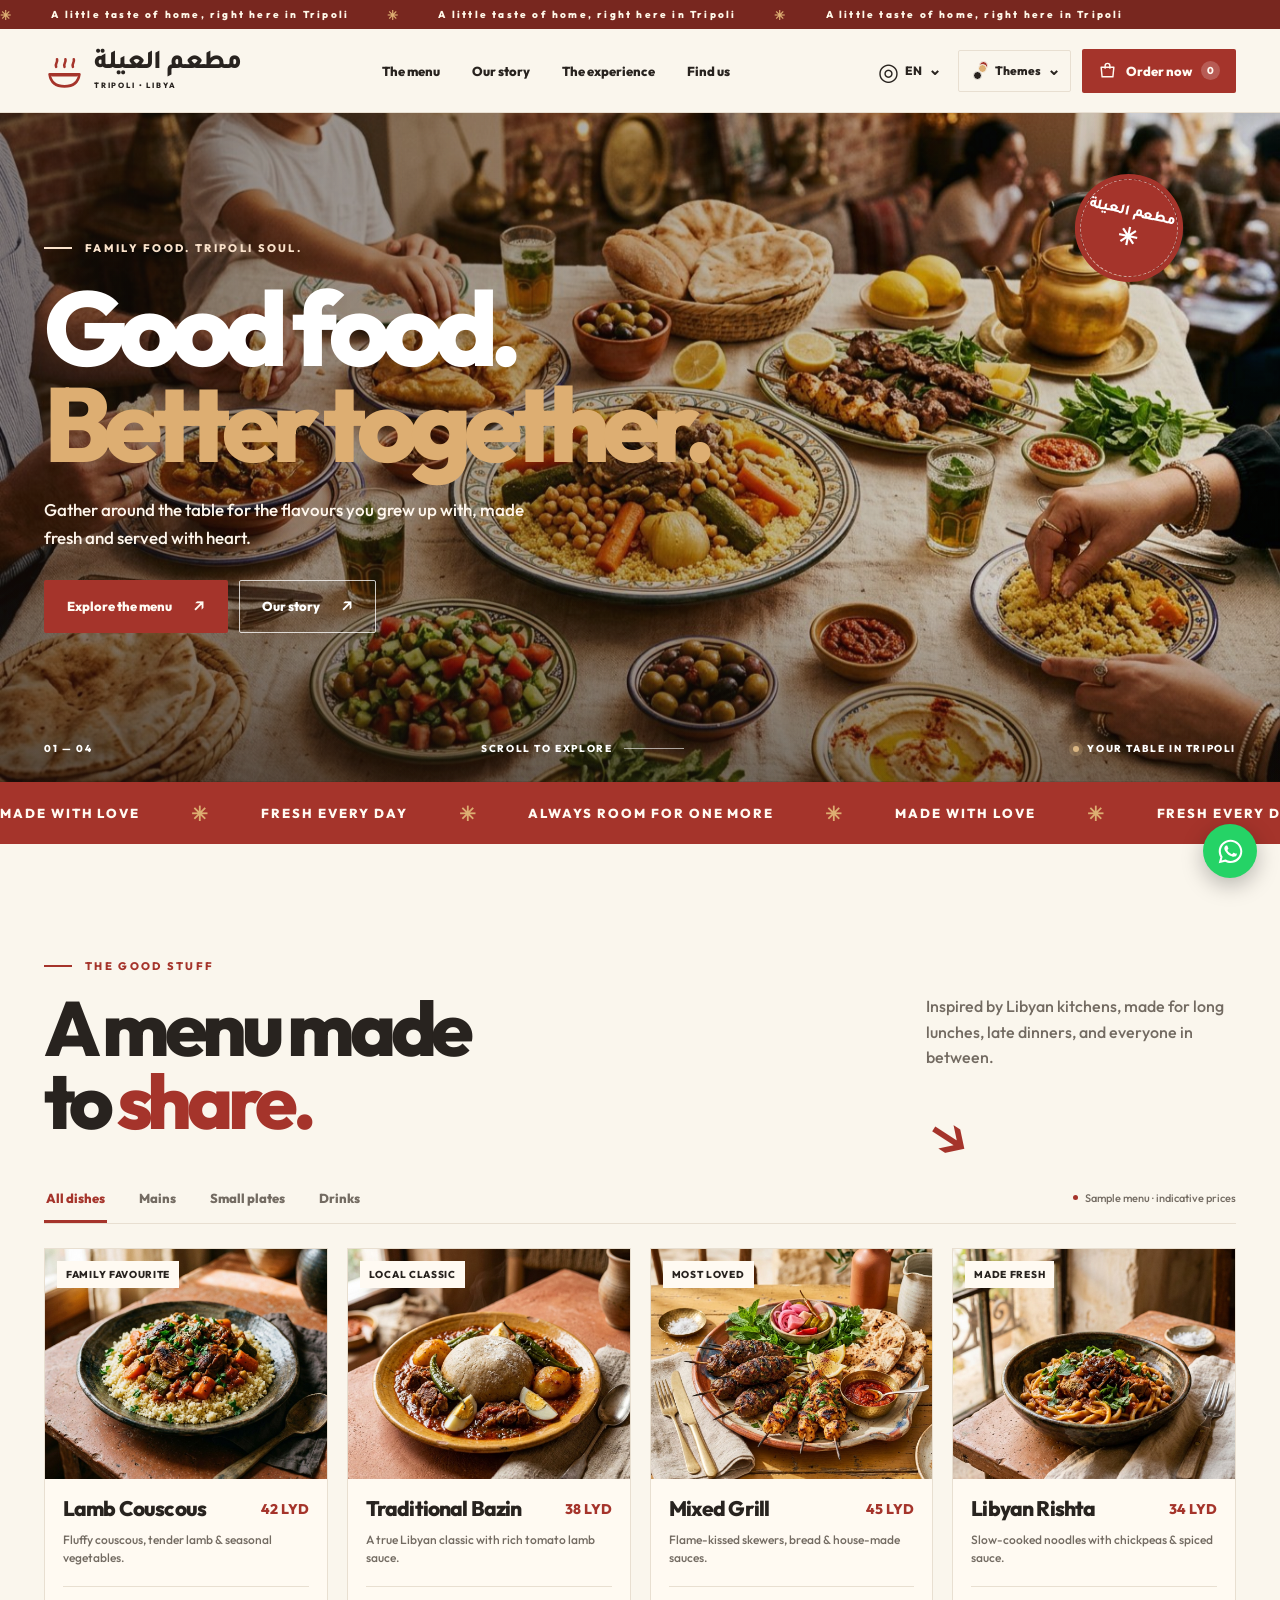
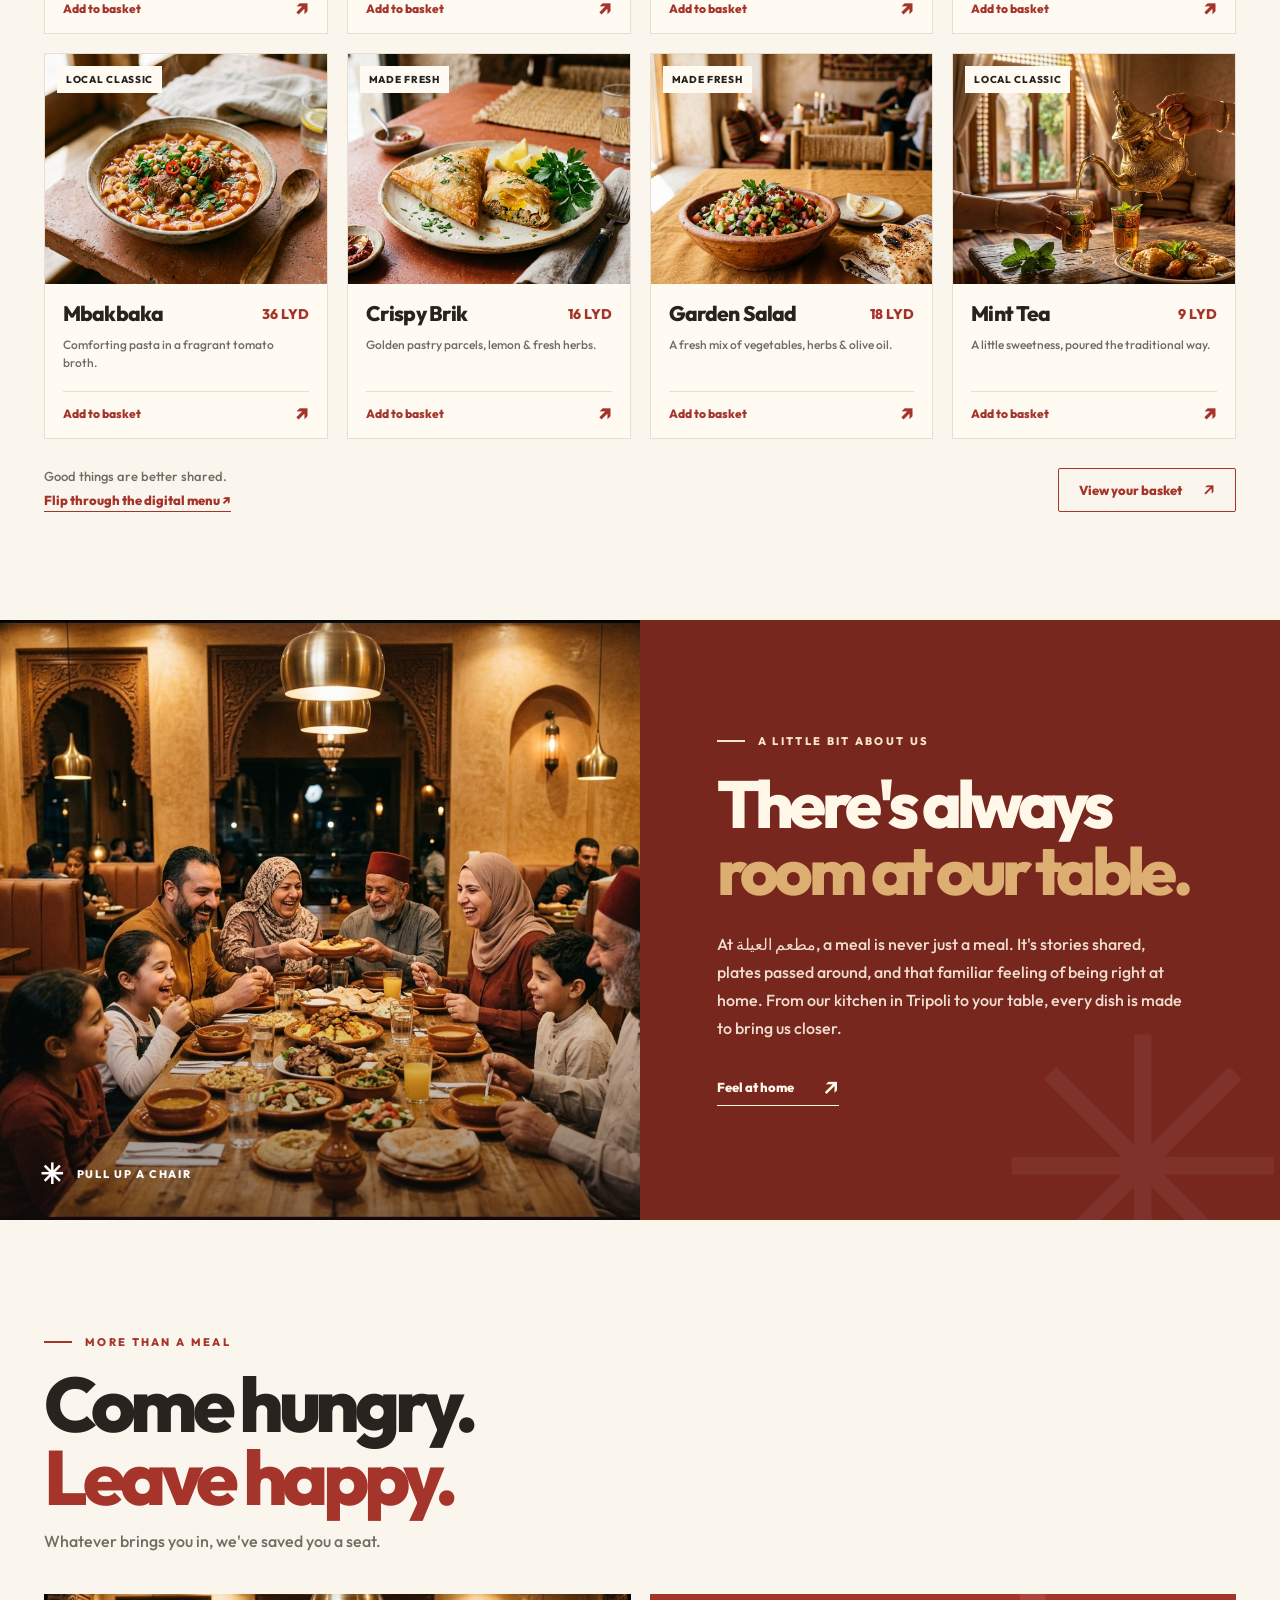
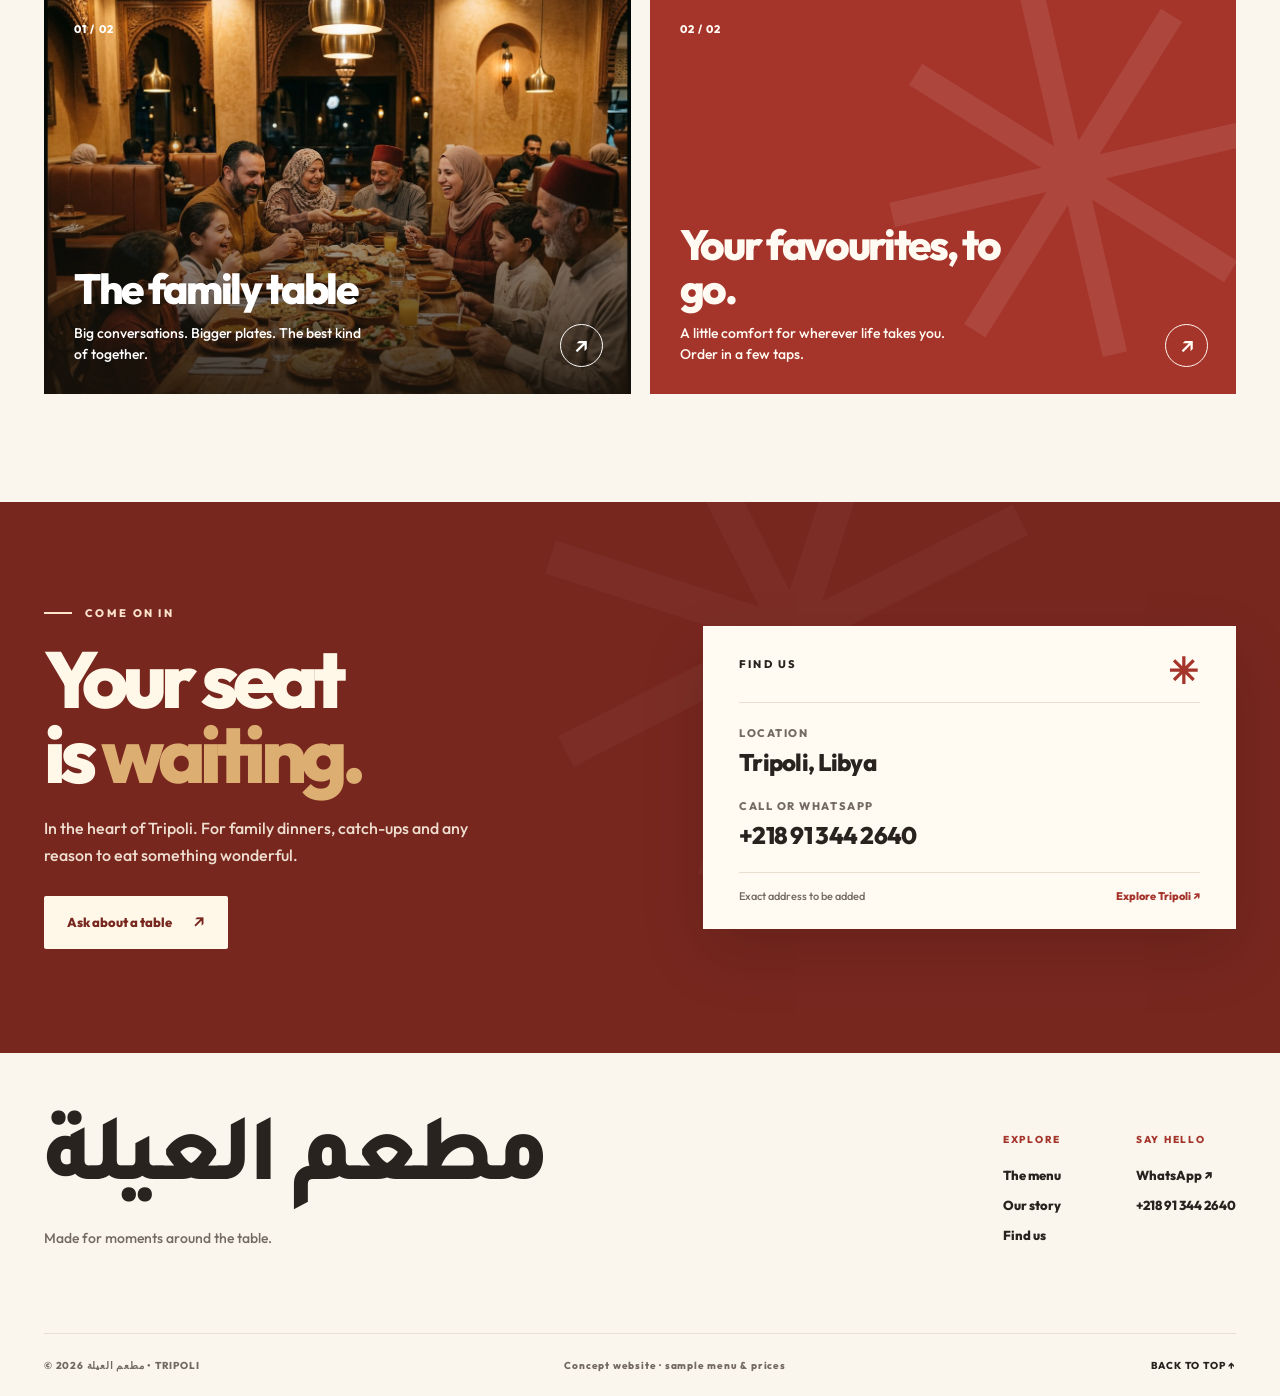
==== commit d0d30b88: "Add files via upload" ====
--- a/index.html
+++ b/index.html
@@ -4,8 +4,8 @@
   <meta charset="utf-8" />
   <meta name="viewport" content="width=device-width, initial-scale=1" />
   <meta name="theme-color" content="#a5342b" />
-  <meta name="description" content="AL BAY — family dining in Tripoli, Libya. Explore our Libyan-inspired menu and order through WhatsApp." />
-  <title>AL BAY — Good food, together | Tripoli</title>
+  <meta name="description" content="مطعم العيلة — family dining in Tripoli, Libya. Explore our Libyan-inspired menu and order through WhatsApp." />
+  <title>مطعم العيلة — Good food, together | Tripoli</title>
   <link rel="icon" href="assets/favicon.svg" type="image/svg+xml" />
   <link rel="preload" href="assets/hero-feast.jpg" as="image" />
   <link rel="stylesheet" href="styles.css" />
@@ -15,9 +15,9 @@
   <div class="announcement"><span class="announcement-inner"><span class="little-star">✳</span><span data-i18n="announce">A little taste of home, right here in Tripoli</span><span class="little-star">✳</span><span data-i18n="announce">A little taste of home, right here in Tripoli</span><span class="little-star">✳</span><span data-i18n="announce">A little taste of home, right here in Tripoli</span></span></div>
   <header class="site-header" id="top">
     <div class="header-inner">
-      <a class="brand" href="#top" aria-label="AL BAY home">
+      <a class="brand" href="#top" aria-label="مطعم العيلة home">
         <span class="brand-icon" aria-hidden="true"><svg viewBox="0 0 44 44" fill="none"><path d="M6 26c1.2 8.6 6.7 13 16 13s14.8-4.4 16-13H6Z" stroke="currentColor" stroke-width="2.8" stroke-linejoin="round"/><path d="M9 27h26M13 18c-1.5-3.5 2-4.3 1-8M22 18c-1.5-3.5 2-4.3 1-8M31 18c-1.5-3.5 2-4.3 1-8" stroke="currentColor" stroke-width="2.8" stroke-linecap="round"/></svg></span>
-        <span class="brand-type"><strong>AL BAY<span class="brand-dot">.</span></strong><small data-i18n="brandSub">TRIPOLI • LIBYA</small></span>
+        <span class="brand-type"><strong>مطعم العيلة</strong><small data-i18n="brandSub">TRIPOLI • LIBYA</small></span>
       </a>
       <nav class="desktop-nav" aria-label="Main navigation">
         <a href="#menu" data-i18n="navMenu">The menu</a><a href="#story" data-i18n="navStory">Our story</a><a href="#moments" data-i18n="navExperience">The experience</a><a href="#visit" data-i18n="navVisit">Find us</a>
@@ -33,19 +33,19 @@
   </header>
 
   <main>
-    <section class="hero" aria-labelledby="hero-title"><div class="hero-photo"></div><div class="hero-shade"></div><div class="hero-content container"><div class="eyebrow light reveal"><span class="eyebrow-line"></span><span data-i18n="heroEyebrow">FAMILY FOOD. TRIPOLI SOUL.</span></div><h1 id="hero-title" class="hero-title reveal" data-i18n-html="heroTitle">Good food.<br><em>Better together.</em></h1><p class="hero-description reveal" data-i18n="heroText">Gather around the table for the flavours you grew up with, made fresh and served with heart.</p><div class="hero-actions reveal"><a class="button button-accent button-large" href="#menu"><span data-i18n="exploreMenu">Explore the menu</span><span class="button-arrow" aria-hidden="true">↗</span></a><a class="button button-outline button-large" href="#story"><span data-i18n="discoverStory">Our story</span><span class="button-arrow" aria-hidden="true">↗</span></a></div></div><div class="hero-bottom"><span class="hero-index">01 — 04</span><div class="hero-scroll"><span data-i18n="scroll">SCROLL TO EXPLORE</span><span class="scroll-line"></span></div><div class="hero-location"><span class="status-dot"></span><span data-i18n="heroLocation">YOUR TABLE IN TRIPOLI</span></div></div><div class="hero-stamp" aria-hidden="true"><span>AL BAY</span><strong>✳</strong></div></section>
+    <section class="hero" aria-labelledby="hero-title"><div class="hero-photo"></div><div class="hero-shade"></div><div class="hero-content container"><div class="eyebrow light reveal"><span class="eyebrow-line"></span><span data-i18n="heroEyebrow">FAMILY FOOD. TRIPOLI SOUL.</span></div><h1 id="hero-title" class="hero-title reveal" data-i18n-html="heroTitle">Good food.<br><em>Better together.</em></h1><p class="hero-description reveal" data-i18n="heroText">Gather around the table for the flavours you grew up with, made fresh and served with heart.</p><div class="hero-actions reveal"><a class="button button-accent button-large" href="#menu"><span data-i18n="exploreMenu">Explore the menu</span><span class="button-arrow" aria-hidden="true">↗</span></a><a class="button button-outline button-large" href="#story"><span data-i18n="discoverStory">Our story</span><span class="button-arrow" aria-hidden="true">↗</span></a></div></div><div class="hero-bottom"><span class="hero-index">01 — 04</span><div class="hero-scroll"><span data-i18n="scroll">SCROLL TO EXPLORE</span><span class="scroll-line"></span></div><div class="hero-location"><span class="status-dot"></span><span data-i18n="heroLocation">YOUR TABLE IN TRIPOLI</span></div></div><div class="hero-stamp" aria-hidden="true"><span>مطعم العيلة</span><strong>✳</strong></div></section>
 
     <div class="feature-strip"><div class="feature-track"><span data-i18n="stripOne">MADE WITH LOVE</span><b>✳</b><span data-i18n="stripTwo">FRESH EVERY DAY</span><b>✳</b><span data-i18n="stripThree">ALWAYS ROOM FOR ONE MORE</span><b>✳</b><span data-i18n="stripOne">MADE WITH LOVE</span><b>✳</b><span data-i18n="stripTwo">FRESH EVERY DAY</span><b>✳</b><span data-i18n="stripThree">ALWAYS ROOM FOR ONE MORE</span><b>✳</b></div></div>
 
     <section class="menu-section section-pad" id="menu"><div class="container"><div class="section-top reveal"><div><div class="eyebrow"><span class="eyebrow-line"></span><span data-i18n="menuEyebrow">THE GOOD STUFF</span></div><h2 class="section-heading" data-i18n-html="menuTitle">A menu made<br>to <em>share.</em></h2></div><div class="section-aside"><p data-i18n="menuIntro">Inspired by Libyan kitchens, made for long lunches, late dinners, and everyone in between.</p><div class="hand-drawn-arrow" aria-hidden="true">↘</div></div></div><div class="menu-toolbar"><div class="filter-tabs" id="filterTabs" role="tablist" aria-label="Menu categories"></div><span class="demo-note"><span class="note-dot"></span><span data-i18n="samplePrices">Sample menu · indicative prices</span></span></div><div class="menu-grid" id="menuGrid"></div><div class="menu-bottom"><div class="menu-bottom-copy"><span data-i18n="menuFootnote">Good things are better shared.</span><a href="menu.html" class="menu-book-link" data-i18n="flipMenu">Flip through the digital menu ↗</a></div><button class="button button-outline-dark" id="menuCartButton" type="button"><span data-i18n="viewBasket">View your basket</span><span class="button-arrow">↗</span></button></div></div></section>
 
-    <section class="story-section" id="story"><div class="story-photo"><img src="assets/family-table.jpg" alt="A family sharing a meal together" loading="lazy" /><div class="photo-corner-label"><span>✳</span><span data-i18n="storyPhotoLabel">PULL UP A CHAIR</span></div></div><div class="story-copy"><div class="story-copy-inner reveal"><div class="eyebrow light"><span class="eyebrow-line"></span><span data-i18n="storyEyebrow">A LITTLE BIT ABOUT US</span></div><h2 data-i18n-html="storyTitle">There's always<br><em>room at our table.</em></h2><p data-i18n="storyText">At AL BAY, a meal is never just a meal. It's stories shared, plates passed around, and that familiar feeling of being right at home. From our kitchen in Tripoli to your table, every dish is made to bring us closer.</p><a href="#moments" class="round-link"><span data-i18n="feelWelcome">Feel at home</span><span aria-hidden="true">↗</span></a></div><span class="story-deco" aria-hidden="true">✳</span></div></section>
+    <section class="story-section" id="story"><div class="story-photo"><img src="assets/family-table.jpg" alt="A family sharing a meal together" loading="lazy" /><div class="photo-corner-label"><span>✳</span><span data-i18n="storyPhotoLabel">PULL UP A CHAIR</span></div></div><div class="story-copy"><div class="story-copy-inner reveal"><div class="eyebrow light"><span class="eyebrow-line"></span><span data-i18n="storyEyebrow">A LITTLE BIT ABOUT US</span></div><h2 data-i18n-html="storyTitle">There's always<br><em>room at our table.</em></h2><p data-i18n="storyText">At مطعم العيلة, a meal is never just a meal. It's stories shared, plates passed around, and that familiar feeling of being right at home. From our kitchen in Tripoli to your table, every dish is made to bring us closer.</p><a href="#moments" class="round-link"><span data-i18n="feelWelcome">Feel at home</span><span aria-hidden="true">↗</span></a></div><span class="story-deco" aria-hidden="true">✳</span></div></section>
 
-    <section class="moments-section section-pad" id="moments"><div class="container"><div class="moments-header reveal"><div class="eyebrow"><span class="eyebrow-line"></span><span data-i18n="momentsEyebrow">MORE THAN A MEAL</span></div><h2 class="section-heading" data-i18n-html="momentsTitle">Come hungry.<br><em>Leave happy.</em></h2><p data-i18n="momentsIntro">Whatever brings you in, we've saved you a seat.</p></div><div class="moments-grid"><article class="moment-card moment-image reveal"><div class="moment-image-bg"></div><div class="moment-content"><span class="moment-no">01 / 02</span><div><h3 data-i18n="momentOneTitle">The family table</h3><p data-i18n="momentOneText">Big conversations. Bigger plates. The best kind of together.</p></div><a class="circle-arrow" href="#visit" aria-label="Find us">↗</a></div></article><article class="moment-card moment-color reveal"><div class="moment-watermark" aria-hidden="true">✳</div><div class="moment-content"><span class="moment-no">02 / 02</span><div><h3 data-i18n="momentTwoTitle">Your favourites, to go.</h3><p data-i18n="momentTwoText">A little AL BAY for wherever life takes you. Order in a few taps.</p></div><button class="circle-arrow" id="momentCart" type="button" aria-label="Open basket">↗</button></div></article></div></div></section>
+    <section class="moments-section section-pad" id="moments"><div class="container"><div class="moments-header reveal"><div class="eyebrow"><span class="eyebrow-line"></span><span data-i18n="momentsEyebrow">MORE THAN A MEAL</span></div><h2 class="section-heading" data-i18n-html="momentsTitle">Come hungry.<br><em>Leave happy.</em></h2><p data-i18n="momentsIntro">Whatever brings you in, we've saved you a seat.</p></div><div class="moments-grid"><article class="moment-card moment-image reveal"><div class="moment-image-bg"></div><div class="moment-content"><span class="moment-no">01 / 02</span><div><h3 data-i18n="momentOneTitle">The family table</h3><p data-i18n="momentOneText">Big conversations. Bigger plates. The best kind of together.</p></div><a class="circle-arrow" href="#visit" aria-label="Find us">↗</a></div></article><article class="moment-card moment-color reveal"><div class="moment-watermark" aria-hidden="true">✳</div><div class="moment-content"><span class="moment-no">02 / 02</span><div><h3 data-i18n="momentTwoTitle">Your favourites, to go.</h3><p data-i18n="momentTwoText">A little comfort for wherever life takes you. Order in a few taps.</p></div><button class="circle-arrow" id="momentCart" type="button" aria-label="Open basket">↗</button></div></article></div></div></section>
 
     <section class="visit-section" id="visit"><div class="container visit-layout"><div class="visit-left reveal"><div class="eyebrow light"><span class="eyebrow-line"></span><span data-i18n="visitEyebrow">COME ON IN</span></div><h2 data-i18n-html="visitTitle">Your seat<br>is <em>waiting.</em></h2><p data-i18n="visitText">In the heart of Tripoli. For family dinners, catch-ups and any reason to eat something wonderful.</p><a class="button button-cream button-large" href="https://wa.me/218913442640?text=Hello%20AL%20BAY%2C%20I%20would%20like%20to%20ask%20about%20a%20table." target="_blank" rel="noopener noreferrer" id="reserveLink"><span data-i18n="askTable">Ask about a table</span><span class="button-arrow">↗</span></a></div><div class="visit-right reveal"><div class="visit-card"><div class="visit-card-top"><span data-i18n="findUs">FIND US</span><span class="visit-asterisk">✳</span></div><div class="visit-detail"><span data-i18n="locationLabel">LOCATION</span><strong data-i18n="locationValue">Tripoli, Libya</strong></div><div class="visit-detail"><span data-i18n="phoneLabel">CALL OR WHATSAPP</span><a href="https://wa.me/218913442640" target="_blank" rel="noopener noreferrer" dir="ltr">+218 91 344 2640</a></div><div class="visit-card-bottom"><span data-i18n="exactAddress">Exact address to be added</span><a href="https://www.google.com/maps/search/?api=1&query=Tripoli%2C%20Libya" target="_blank" rel="noopener noreferrer"><span data-i18n="openMaps">Explore Tripoli</span> ↗</a></div></div></div></div></section>
   </main>
-  <footer class="site-footer"><div class="container"><div class="footer-top"><div class="footer-logo"><span>AL BAY<span class="brand-dot">.</span></span><p data-i18n="footerTagline">Made for moments around the table.</p></div><div class="footer-links"><div><span data-i18n="footerExplore">EXPLORE</span><a href="#menu" data-i18n="navMenu">The menu</a><a href="#story" data-i18n="navStory">Our story</a><a href="#visit" data-i18n="navVisit">Find us</a></div><div><span data-i18n="footerSayHello">SAY HELLO</span><a href="https://wa.me/218913442640" target="_blank" rel="noopener noreferrer">WhatsApp ↗</a><a href="tel:+218913442640" dir="ltr">+218 91 344 2640</a></div></div></div><div class="footer-bottom"><span>© <span id="year"></span> AL BAY • TRIPOLI</span><span data-i18n="footerDisclaimer">Concept website · sample menu & prices</span><a href="#top" data-i18n="backTop">BACK TO TOP ↑</a></div></div></footer>
+  <footer class="site-footer"><div class="container"><div class="footer-top"><div class="footer-logo"><span>مطعم العيلة</span><p data-i18n="footerTagline">Made for moments around the table.</p></div><div class="footer-links"><div><span data-i18n="footerExplore">EXPLORE</span><a href="#menu" data-i18n="navMenu">The menu</a><a href="#story" data-i18n="navStory">Our story</a><a href="#visit" data-i18n="navVisit">Find us</a></div><div><span data-i18n="footerSayHello">SAY HELLO</span><a href="https://wa.me/218913442640" target="_blank" rel="noopener noreferrer">WhatsApp ↗</a><a href="tel:+218913442640" dir="ltr">+218 91 344 2640</a></div></div></div><div class="footer-bottom"><span>© <span id="year"></span> مطعم العيلة • TRIPOLI</span><span data-i18n="footerDisclaimer">Concept website · sample menu & prices</span><a href="#top" data-i18n="backTop">BACK TO TOP ↑</a></div></div></footer>
 
   <a class="floating-whatsapp" id="floatingCart" href="https://wa.me/218913442640" target="_blank" rel="noopener noreferrer" aria-label="Open WhatsApp to chat or send your order"><svg viewBox="0 0 32 32" fill="currentColor" aria-hidden="true"><path d="M16 3C8.8 3 3 8.7 3 15.8c0 2.3.6 4.5 1.8 6.5L3 29l7-1.8c1.8 1 3.9 1.5 6 1.5 7.2 0 13-5.7 13-12.8S23.2 3 16 3Zm0 23.4c-1.9 0-3.7-.5-5.3-1.5l-.4-.2-4.1 1.1 1.1-4-.3-.4a10.3 10.3 0 0 1-1.7-5.6c0-5.8 4.8-10.6 10.7-10.6 5.9 0 10.8 4.8 10.8 10.6 0 5.9-4.9 10.6-10.8 10.6Zm5.9-7.9c-.3-.1-1.9-.9-2.2-1-.3-.1-.5-.2-.7.1s-.8 1-1 1.2c-.2.2-.4.2-.7.1-.3-.2-1.4-.5-2.7-1.7-1-.9-1.7-2.1-1.9-2.4-.2-.3 0-.5.1-.7.2-.2.3-.4.5-.6.2-.2.2-.4.3-.6.1-.2 0-.4 0-.6-.1-.2-.7-1.7-1-2.3-.2-.6-.5-.5-.7-.5h-.6c-.2 0-.6.1-.9.4-.3.3-1.2 1.1-1.2 2.7s1.2 3.2 1.4 3.4c.2.2 2.4 3.8 5.8 5.1.8.3 1.5.5 2 .6.8.1 1.6.1 2.2-.1.7-.2 1.9-.8 2.1-1.6.3-.8.3-1.5.2-1.6-.1-.2-.3-.3-.6-.4Z"/></svg><span class="floating-count" id="floatingCount" hidden>0</span></a>
 
--- a/styles.css
+++ b/styles.css
@@ -18,3 +18,7 @@
 /* WhatsApp fallback for restricted embedded previews */
 .external-backdrop{position:fixed;inset:0;z-index:130;background:#100c09c9}.external-panel{position:fixed;z-index:131;left:50%;top:50%;transform:translate(-50%,-50%);width:min(92vw,500px);max-height:min(90vh,700px);overflow:auto;background:var(--surface);color:var(--ink);padding:34px;box-shadow:var(--shadow);border:1px solid var(--line)}.external-close{position:absolute;top:16px;right:16px}.external-symbol{display:grid;place-items:center;width:42px;height:42px;background:#25d366;color:#fff;border-radius:50%;font-size:23px}.external-panel h2{font-size:32px;letter-spacing:-.045em;line-height:1.1;margin:17px 0 10px}.external-panel p{font-size:14px;line-height:1.55;color:var(--muted);margin:0 0 24px}.external-panel label{display:block;font-size:10px;letter-spacing:.12em;font-weight:800;color:var(--accent);margin-bottom:8px}.external-panel textarea{width:100%;resize:none;padding:12px;border:1px solid var(--line);background:var(--paper);color:var(--ink);font:500 12px/1.45 Outfit,monospace;word-break:break-all}.external-actions{display:flex;flex-wrap:wrap;gap:9px;margin-top:18px}.external-actions .button{font-size:12px}.external-actions .button-outline-dark{white-space:normal;text-align:center}html[dir="rtl"] .external-close{right:auto;left:16px}@media(max-width:680px){.external-panel{padding:24px}.external-panel h2{font-size:28px}.external-actions .button{flex:1;padding-inline:9px;font-size:11px}}
 .menu-bottom-copy{display:flex;flex-direction:column;gap:8px}.menu-bottom-copy>span{font-size:13px;color:var(--muted)}.menu-book-link{display:inline-block;width:max-content;font-size:13px;color:var(--accent);font-weight:800;border-bottom:1px solid currentColor;padding-bottom:3px}.menu-book-link:hover{opacity:.7}@media(max-width:680px){.menu-bottom-copy>span{font-size:11px}.menu-book-link{font-size:11px}}
+
+/* Arabic brand name in both language versions */
+.brand-type strong{font-family:Tajawal,Arial,sans-serif;font-size:27px;letter-spacing:-.035em;direction:rtl}.footer-logo>span{display:inline-block;font-family:Tajawal,Arial,sans-serif;font-size:clamp(66px,7.5vw,112px);letter-spacing:-.055em;direction:rtl}@media(max-width:680px){.brand-type strong{font-size:23px}.footer-logo>span{font-size:clamp(53px,10vw,76px)}}@media(max-width:380px){.brand-type strong{font-size:20px}.footer-logo>span{font-size:52px}}
+.hero-stamp span{font-family:Tajawal,Arial,sans-serif;font-size:15px;letter-spacing:0;direction:rtl}@media(max-width:680px){.hero-stamp span{font-size:12px}}
